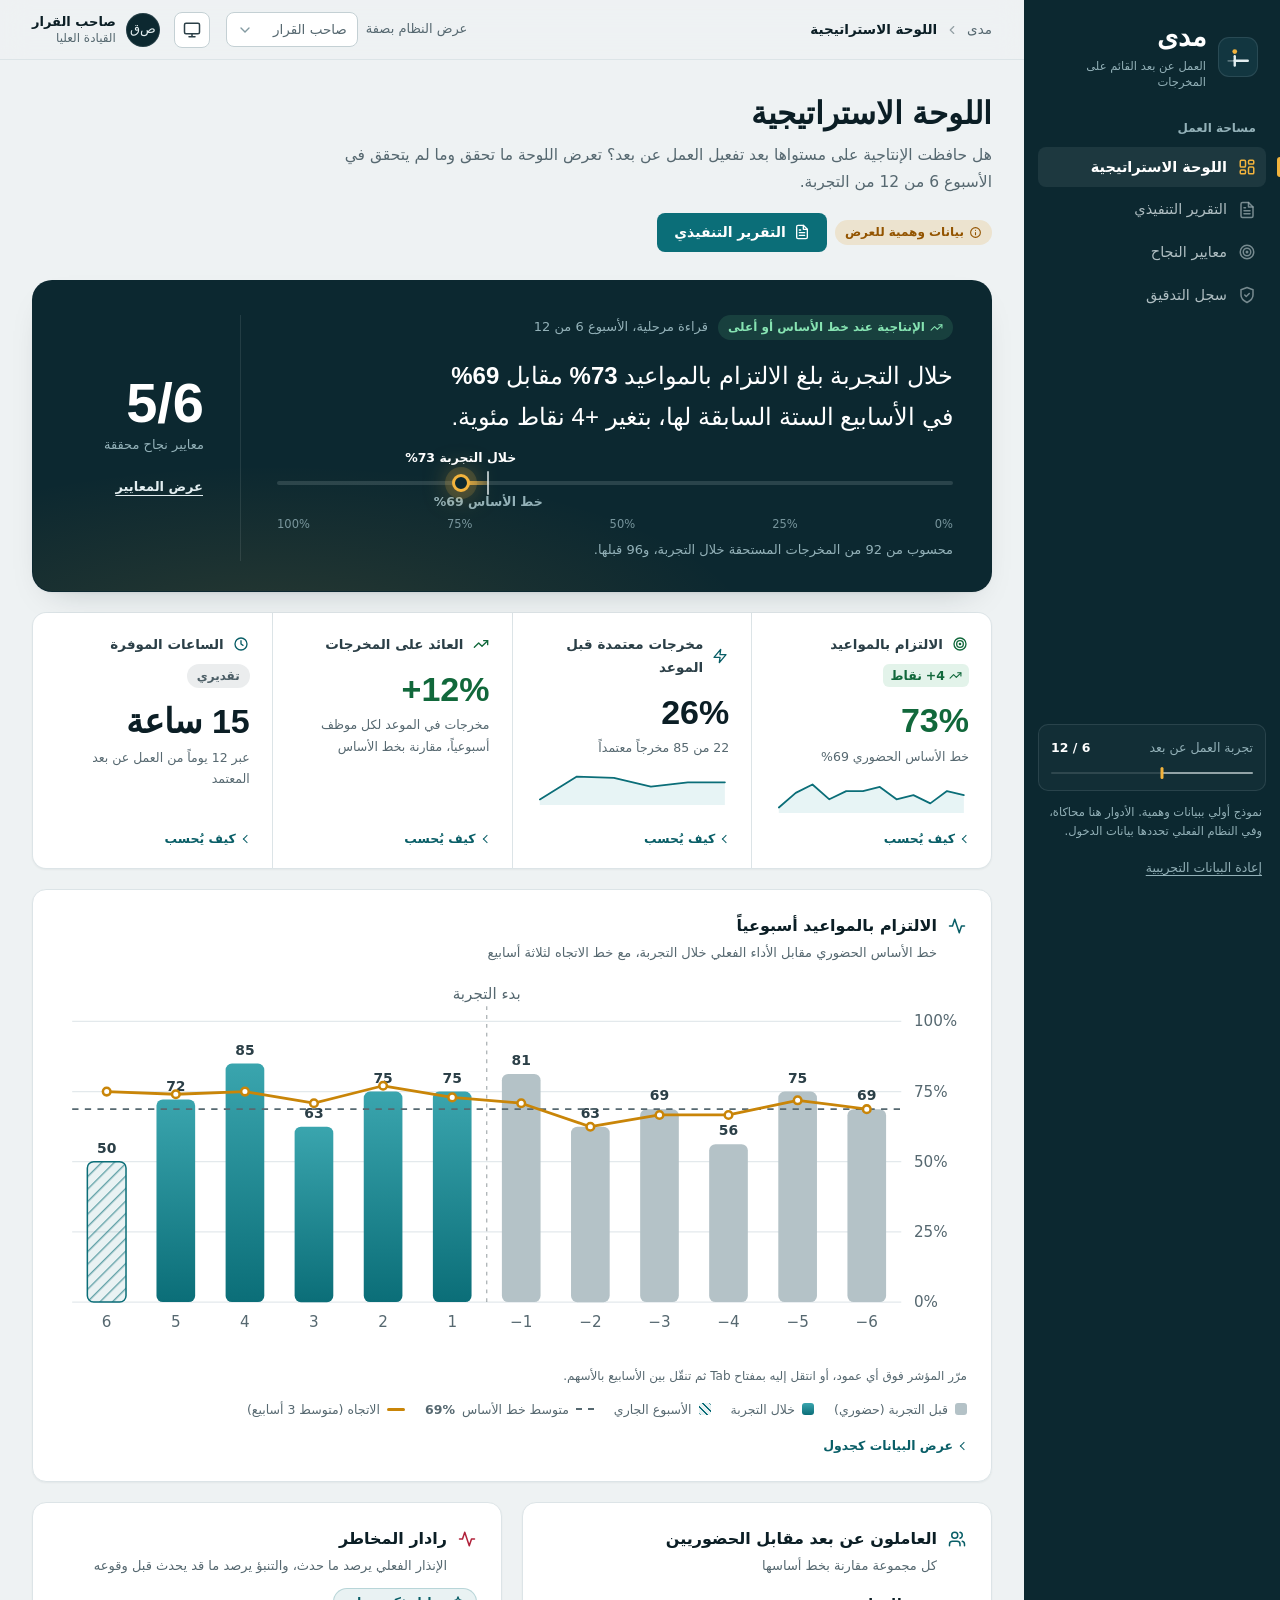
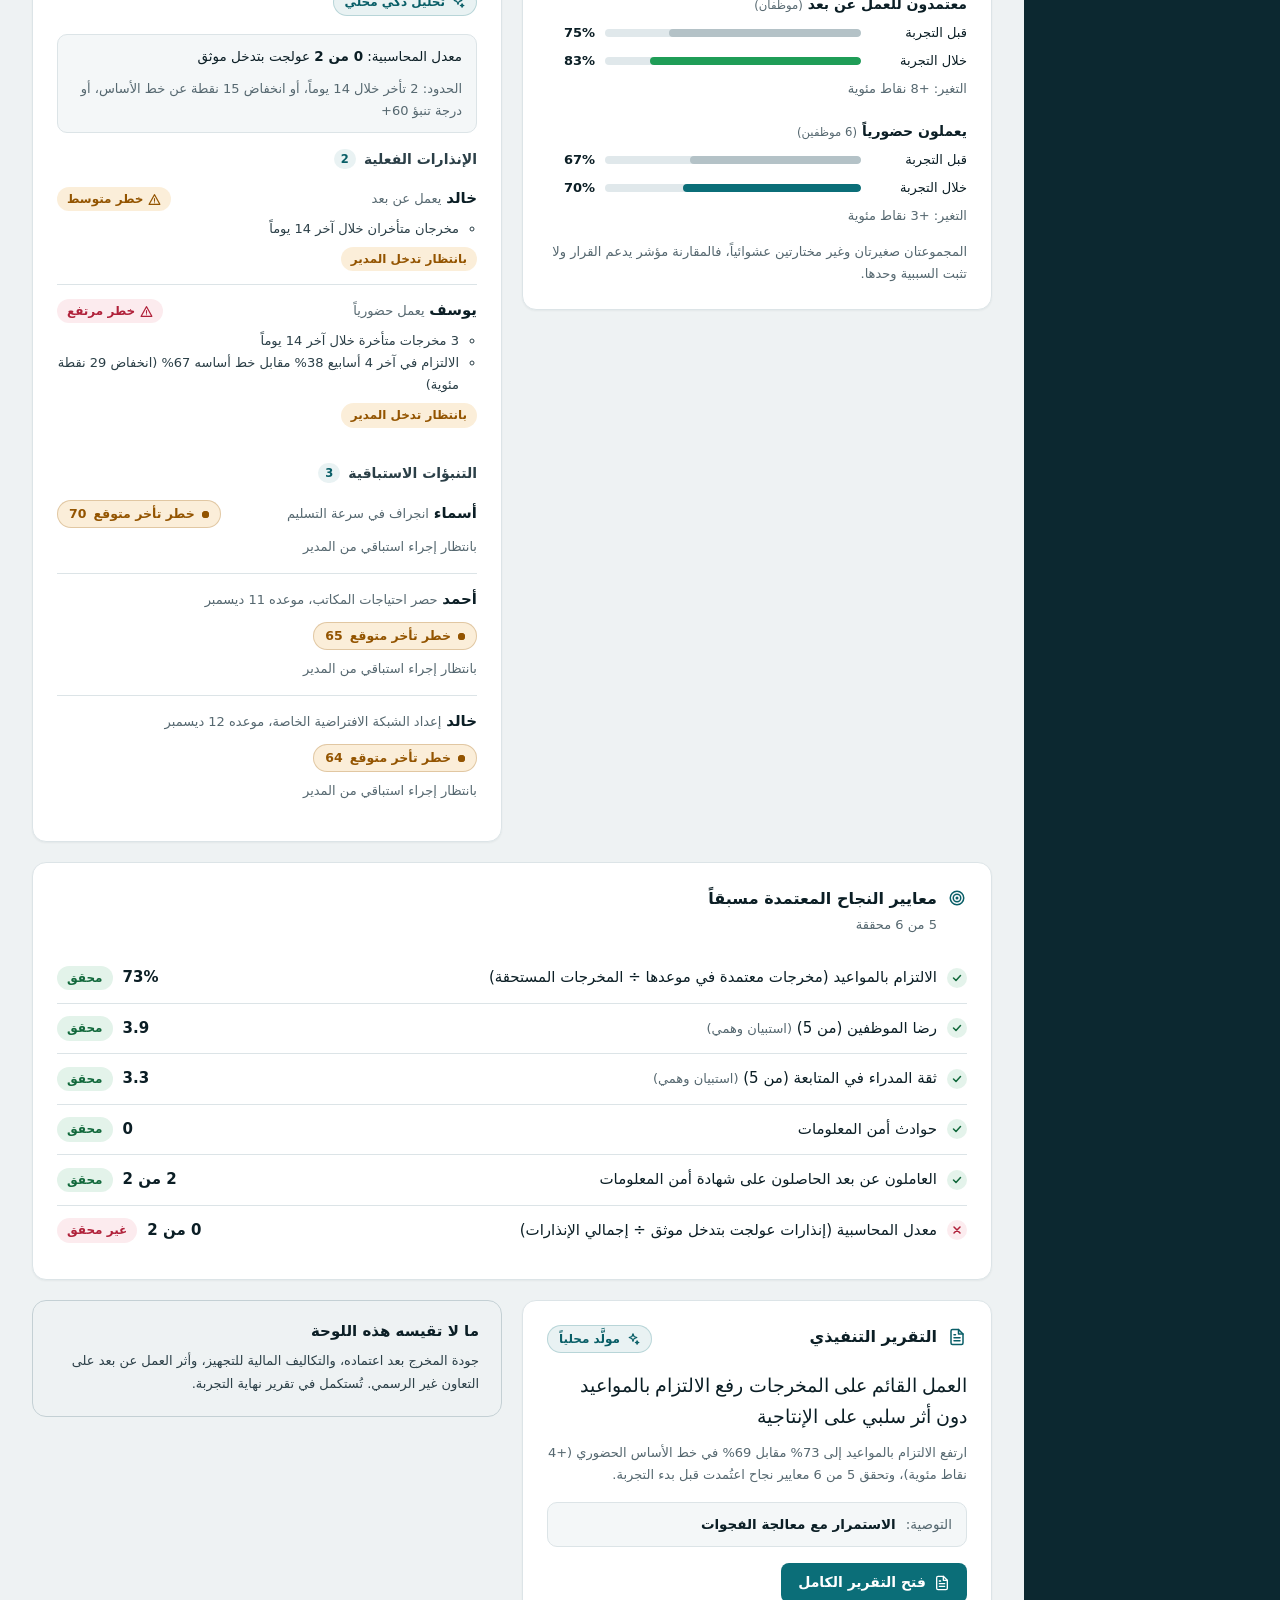
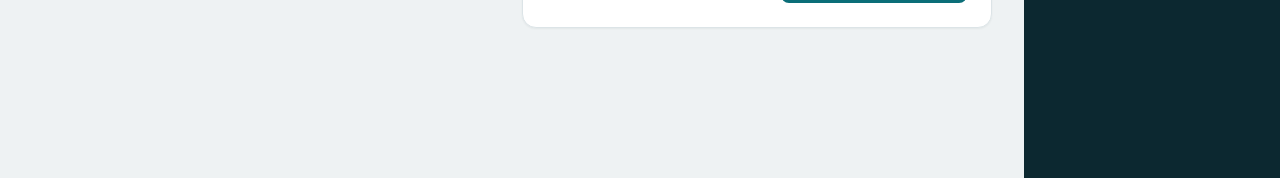
==== index.html @ 2e50038c "Redesign Mada with the horizon identity and harden the CSP - New design system: deep-petrol institut" ====
<!DOCTYPE html>
<html lang="ar" dir="rtl">
<head>
<meta charset="UTF-8">
<meta name="viewport" content="width=device-width, initial-scale=1, viewport-fit=cover">
<!-- سياسة أمان المحتوى: السكربت من الملفات المحلية فقط (لا سكربت مضمّن)، ولا اتصال بأي خادم خارجي.
     الاستثناء الوحيد خطوط Google Fonts. عند النشر داخل المؤسسة: تُستضاف ملفات الخطين على الخادم الداخلي،
     ويُحذف النطاقان الخارجيان من هذه السياسة ومن وسوم link أدناه. -->
<meta http-equiv="Content-Security-Policy" content="default-src 'none'; script-src 'self'; style-src 'self' 'unsafe-inline' https://fonts.googleapis.com; img-src 'self' data:; font-src 'self' data: https://fonts.gstatic.com; connect-src 'self'; base-uri 'none'; form-action 'none'; object-src 'none'">
<meta name="referrer" content="no-referrer">
<meta name="color-scheme" content="light dark">
<meta name="theme-color" content="#0C2830">
<meta name="description" content="مدى: منصة لإدارة تجربة العمل عن بعد القائم على المخرجات، تقيس الإنتاجية بالمخرجات المعتمدة مقارنة بخط الأساس الحضوري.">
<title>مدى — منصة العمل عن بعد القائم على المخرجات</title>
<link rel="icon" type="image/svg+xml" href="assets/favicon.svg">
<link rel="preconnect" href="https://fonts.googleapis.com">
<link rel="preconnect" href="https://fonts.gstatic.com" crossorigin>
<link rel="stylesheet" href="https://fonts.googleapis.com/css2?family=Alexandria:wght@400;500;600;700&family=IBM+Plex+Sans+Arabic:wght@400;500;600;700&display=swap">
<link rel="stylesheet" href="assets/css/mada.css">
</head>
<body>
<a class="skip" href="#page">تخطَّ إلى المحتوى الرئيسي</a>

<div class="app">
  <aside class="side" aria-label="الشريط الجانبي">
    <div class="brand">
      <span class="logo" aria-hidden="true"><svg viewBox="0 0 24 24" fill="none" stroke-linecap="round"><path d="M3 15.5h18" stroke="currentColor" stroke-width="1.6" opacity=".35"/><path d="M9 15.5h12" stroke="currentColor" stroke-width="2.2"/><path d="M9 11.2v8.6" stroke="currentColor" stroke-width="2.2"/><circle class="logo-dot" cx="9" cy="7" r="2.2"/></svg></span>
      <p class="wordmark">مدى<small>العمل عن بعد القائم على المخرجات</small></p>
    </div>
    <div>
      <p class="nav-label" id="nav-label">مساحة العمل</p>
      <nav class="nav" id="nav" aria-labelledby="nav-label"></nav>
    </div>
    <div class="side-foot" id="side-foot"></div>
  </aside>

  <div class="workspace">
    <header class="topbar">
      <div class="crumbs" id="crumbs"></div>
      <div class="top-actions">
        <label class="role-switch"><span>عرض النظام بصفة</span>
          <select id="role" class="input input-sm" data-act="role">
            <option value="executive">صاحب القرار</option>
            <option value="manager">مدير مباشر</option>
            <option value="hr">الموارد البشرية</option>
            <option value="employee">موظف</option>
          </select>
        </label>
        <span id="ac-slot"></span>
        <button type="button" class="icon-btn" id="theme-btn" data-act="theme"></button>
        <div class="user-chip" id="user-chip"></div>
      </div>
    </header>
    <main class="main" id="page" tabindex="-1"></main>
  </div>
</div>

<nav class="dock" id="dock" aria-label="شريط مركز إجراءات المدير" hidden></nav>
<div class="tip" id="tip" role="tooltip"></div>
<dialog id="dlg" aria-labelledby="dlg-title"></dialog>
<div class="toasts" id="toasts" role="status" aria-live="polite"></div>
<noscript><p class="noscript">تحتاج منصة مدى إلى تفعيل JavaScript في المتصفح.</p></noscript>

<script src="assets/js/app.js"></script>
</body>
</html>
---- assets/css/mada.css ----
/* =====================================================================
   مدى — نظام التصميم
   ---------------------------------------------------------------------
   الفكرة: "خط الأفق". المنصة تقيس المسافة بين خط الأساس الحضوري وموقع
   الأداء الآن. لذلك:
   - إطار مؤسسي داكن بلون "البترول العميق" (الشريط الجانبي، لوحة الحكم، شريط
     الإجراءات) يمنح الثقة والرصانة.
   - مساحات عمل فاتحة هادئة بخطوط فاصلة رفيعة بدل الظلال.
   - لون واحد مميز هو "ذهب الأفق" ويعني دائماً شيئاً واحداً: موقعك الآن
     (مؤشر الأداء الحالي، الصفحة الحالية، الأسبوع الجاري، آخر 4 أسابيع).
   الخطوط: Alexandria للعناوين والأرقام الكبيرة، وIBM Plex Sans Arabic للنص.
   ===================================================================== */

:root{
  --font-body:"IBM Plex Sans Arabic","Segoe UI","SF Arabic","Geeza Pro","Noto Sans Arabic",Tahoma,"DejaVu Sans",Arial,sans-serif;
  --font-display:"Alexandria","IBM Plex Sans Arabic","Segoe UI","SF Arabic","Noto Kufi Arabic",Tahoma,Arial,sans-serif;
  --r-xs:6px;--r-sm:10px;--r:14px;--r-lg:20px;
  --ease:cubic-bezier(.2,.7,.2,1);--dur:.18s;
  --side-w:256px;

  /* الإطار المؤسسي: ثابت في المظهرين */
  --rail:#0C2830;--rail-2:#123640;--rail-ink:#E3EEF0;--rail-muted:#93B1B8;--rail-line:rgba(227,238,240,.11);
  --hero-bg:#0C2830;
  --now-bright:#F2B33D;

  /* المظهر الفاتح */
  --bg:#EEF2F3;
  --surface:#FFFFFF;--surface-solid:#FFFFFF;--surface-2:#F4F7F8;--surface-3:#E7EDEF;
  --chrome:rgba(238,242,243,.86);--pop:#FFFFFF;
  --ink:#0B1E25;--ink-2:#2B3F47;--muted:#566870;
  --line:#DCE4E7;--line-2:#C4D0D4;--track:#E0E8EB;
  --shadow-1:0 1px 2px rgba(11,30,37,.05);
  --shadow-2:0 1px 2px rgba(11,30,37,.05),0 14px 34px -20px rgba(11,30,37,.28);
  --shadow-pop:0 24px 60px -22px rgba(6,22,28,.42),0 0 0 1px rgba(11,30,37,.06);
  --accent:#0B6E78;--accent-hover:#085860;--accent-text:#095E67;--accent-soft:rgba(11,110,120,.09);--on-accent:#FFFFFF;--focus:#0B6E78;
  --now:#C98508;
  --danger-bg:#B4233C;--on-danger:#FFFFFF;
  --remote:#11683B;--remote-bg:rgba(31,157,87,.12);--remote-solid:#1F9D57;
  --review:#935400;--review-bg:rgba(226,150,20,.16);--review-solid:#E0961A;
  --office:#B0213A;--office-bg:rgba(224,66,94,.10);--office-solid:#E0425E;
  --prereq:#4F3FB3;--prereq-bg:rgba(95,79,200,.10);--prereq-solid:#6E5FD6;
  --neutral:#4C5E66;--neutral-bg:rgba(76,94,102,.11);--neutral-solid:#7C8D94;
  --chart-base:#B4C2C7;--chart-p1:#3AA5AE;--chart-p2:#0B6E78;--chart-trend:#C98508;--chart-baseline:#566870;--chart-grid:#E3E9EC;
  color-scheme:light;
}
@media (prefers-color-scheme:dark){
  :root:not([data-theme="light"]){
    --rail:#06141A;--rail-2:#0C2028;--rail-line:rgba(227,238,240,.08);--hero-bg:#0E2B33;
    --bg:#08171C;
    --surface:#0D1F25;--surface-solid:#0D1F25;--surface-2:#11262D;--surface-3:#173139;
    --chrome:rgba(8,23,28,.84);--pop:#11262D;
    --ink:#E3EDEF;--ink-2:#B9CACF;--muted:#8AA3A9;
    --line:rgba(227,238,240,.08);--line-2:rgba(227,238,240,.16);--track:rgba(227,238,240,.10);
    --shadow-1:0 1px 2px rgba(0,0,0,.35);
    --shadow-2:0 1px 2px rgba(0,0,0,.4),0 18px 40px -20px rgba(0,0,0,.7);
    --shadow-pop:0 24px 60px -18px rgba(0,0,0,.8),0 0 0 1px rgba(227,238,240,.08);
    --accent:#3DB9C3;--accent-hover:#62CAD2;--accent-text:#72D2DA;--accent-soft:rgba(61,185,195,.12);--on-accent:#04191D;--focus:#72D2DA;
    --now:#F2B33D;
    --danger-bg:#F2647C;--on-danger:#1A0509;
    --remote:#62D598;--remote-bg:rgba(98,213,152,.12);--remote-solid:#46C383;
    --review:#F4B850;--review-bg:rgba(244,184,80,.12);--review-solid:#F0A830;
    --office:#FF8A9B;--office-bg:rgba(255,138,155,.12);--office-solid:#F2647C;
    --prereq:#B3A9FF;--prereq-bg:rgba(179,169,255,.13);--prereq-solid:#8F81F0;
    --neutral:#AABABF;--neutral-bg:rgba(170,186,191,.11);--neutral-solid:#84979D;
    --chart-base:#3B535B;--chart-p1:#5CC8D1;--chart-p2:#2A9AA4;--chart-trend:#F2B33D;--chart-baseline:#8AA3A9;--chart-grid:rgba(227,238,240,.07);
    color-scheme:dark;
  }
}
:root[data-theme="dark"]{
  --rail:#06141A;--rail-2:#0C2028;--rail-line:rgba(227,238,240,.08);--hero-bg:#0E2B33;
  --bg:#08171C;
  --surface:#0D1F25;--surface-solid:#0D1F25;--surface-2:#11262D;--surface-3:#173139;
  --chrome:rgba(8,23,28,.84);--pop:#11262D;
  --ink:#E3EDEF;--ink-2:#B9CACF;--muted:#8AA3A9;
  --line:rgba(227,238,240,.08);--line-2:rgba(227,238,240,.16);--track:rgba(227,238,240,.10);
  --shadow-1:0 1px 2px rgba(0,0,0,.35);
  --shadow-2:0 1px 2px rgba(0,0,0,.4),0 18px 40px -20px rgba(0,0,0,.7);
  --shadow-pop:0 24px 60px -18px rgba(0,0,0,.8),0 0 0 1px rgba(227,238,240,.08);
  --accent:#3DB9C3;--accent-hover:#62CAD2;--accent-text:#72D2DA;--accent-soft:rgba(61,185,195,.12);--on-accent:#04191D;--focus:#72D2DA;
  --now:#F2B33D;
  --danger-bg:#F2647C;--on-danger:#1A0509;
  --remote:#62D598;--remote-bg:rgba(98,213,152,.12);--remote-solid:#46C383;
  --review:#F4B850;--review-bg:rgba(244,184,80,.12);--review-solid:#F0A830;
  --office:#FF8A9B;--office-bg:rgba(255,138,155,.12);--office-solid:#F2647C;
  --prereq:#B3A9FF;--prereq-bg:rgba(179,169,255,.13);--prereq-solid:#8F81F0;
  --neutral:#AABABF;--neutral-bg:rgba(170,186,191,.11);--neutral-solid:#84979D;
  --chart-base:#3B535B;--chart-p1:#5CC8D1;--chart-p2:#2A9AA4;--chart-trend:#F2B33D;--chart-baseline:#8AA3A9;--chart-grid:rgba(227,238,240,.07);
  color-scheme:dark;
}

/* =====================================================================
   أساسيات
   ===================================================================== */
*,*::before,*::after{box-sizing:border-box;}
:root{padding-top:env(safe-area-inset-top,0px);padding-bottom:env(safe-area-inset-bottom,0px);}
html{scroll-padding-top:calc(env(safe-area-inset-top,0px) + 80px);-webkit-text-size-adjust:100%;}
html,body{min-height:100%;}
body{margin:0;background:var(--bg);color:var(--ink);font-family:var(--font-body);font-size:15px;line-height:1.7;
  -webkit-font-smoothing:antialiased;-moz-osx-font-smoothing:grayscale;text-rendering:optimizeLegibility;}
h1,h2,h3,h4,p,figure{margin:0;}
h1,h2,h3,h4{font-family:var(--font-body);font-weight:600;line-height:1.45;}
button,input,select,textarea{font:inherit;color:inherit;}
a{color:var(--accent-text);}
:focus-visible{outline:2px solid var(--focus);outline-offset:2px;border-radius:4px;}
::selection{background:color-mix(in srgb,var(--accent) 22%,transparent);}
.num{font-variant-numeric:tabular-nums;}
.sr-only{position:absolute;width:1px;height:1px;overflow:hidden;clip:rect(0 0 0 0);white-space:nowrap;}
.muted{color:var(--muted);} .small{font-size:13px;}
.c-remote{color:var(--remote);} .c-review{color:var(--review);} .c-office{color:var(--office);} .c-prereq{color:var(--prereq);} .c-neutral{color:var(--neutral);}
.skip{position:fixed;top:calc(8px + env(safe-area-inset-top,0px));inset-inline-start:8px;z-index:100;transform:translateY(-200%);
  background:var(--rail);color:var(--rail-ink);padding:8px 14px;border-radius:8px;text-decoration:none;font-weight:600;}
.skip:focus{transform:none;outline-color:var(--now-bright);}
.noscript{margin:40px auto;max-width:40ch;text-align:center;}

/* =====================================================================
   هيكل التطبيق
   ===================================================================== */
.app{display:grid;grid-template-columns:var(--side-w) minmax(0,1fr);min-height:100vh;min-height:100dvh;
  background:linear-gradient(to left,var(--rail) var(--side-w),transparent var(--side-w));}

/* الشريط الجانبي: الإطار المؤسسي الداكن */
.side{position:sticky;top:env(safe-area-inset-top,0px);height:calc(100dvh - env(safe-area-inset-top,0px) - env(safe-area-inset-bottom,0px));
  display:flex;flex-direction:column;gap:26px;padding:22px 14px 18px;overflow-y:auto;z-index:15;
  background:var(--rail);color:var(--rail-ink);scrollbar-width:thin;scrollbar-color:var(--rail-line) transparent;}
.side :focus-visible{outline-color:var(--now-bright);}
.brand{display:flex;align-items:center;gap:12px;padding:2px 8px;}
.logo{inline-size:40px;block-size:40px;border-radius:11px;display:grid;place-items:center;flex:none;color:var(--rail-ink);
  background:var(--rail-2);border:1px solid var(--rail-line);}
.logo svg{width:26px;height:26px;}
.logo-dot{fill:var(--now-bright);}
.wordmark{font-family:var(--font-display);font-size:27px;font-weight:600;line-height:1;color:#fff;letter-spacing:0;}
.wordmark small{display:block;font-family:var(--font-body);font-size:11.5px;font-weight:500;color:var(--rail-muted);margin-top:7px;line-height:1.4;}
.nav-label{font-size:12px;font-weight:600;color:var(--rail-muted);padding:0 10px;margin-bottom:8px;}
.nav{display:flex;flex-direction:column;gap:2px;}
.nav button{position:relative;appearance:none;border:0;background:none;display:flex;align-items:center;gap:11px;padding:8px 10px;border-radius:8px;
  color:rgba(227,238,240,.76);font-weight:500;font-size:14.5px;cursor:pointer;text-align:start;min-height:40px;
  transition:background var(--dur) var(--ease),color var(--dur);}
.nav button svg{width:18px;height:18px;flex:none;opacity:.65;transition:opacity var(--dur),color var(--dur);}
.nav button .nl{flex:1;}
.nav button:hover{background:rgba(227,238,240,.05);color:#fff;}
.nav button[aria-current="page"]{background:rgba(227,238,240,.08);color:#fff;font-weight:600;}
.nav button[aria-current="page"] svg{opacity:1;color:var(--now-bright);}
.nav button[aria-current="page"]::before{content:"";position:absolute;inset-inline-start:-14px;top:10px;bottom:10px;width:3px;border-start-end-radius:3px;border-end-end-radius:3px;background:var(--now-bright);}
.count{min-width:22px;height:20px;padding:0 7px;border-radius:999px;display:inline-grid;place-items:center;font-size:11.5px;font-weight:700;
  background:var(--accent-soft);color:var(--accent-text);font-variant-numeric:tabular-nums;}
.side .count{background:rgba(242,179,61,.16);color:var(--now-bright);}
.side-foot{margin-top:auto;display:grid;gap:12px;}
.mini-pilot{border:1px solid var(--rail-line);border-radius:var(--r-sm);padding:12px 12px 10px;background:rgba(227,238,240,.03);}
.mp-top{display:flex;justify-content:space-between;gap:8px;font-size:12.5px;color:var(--rail-muted);}
.mp-top b{color:#fff;font-weight:600;}
.side-note{font-size:11.5px;color:var(--rail-muted);line-height:1.65;padding:0 4px;}
.side-link{appearance:none;background:none;border:0;color:var(--rail-muted);text-decoration:underline;text-underline-offset:3px;cursor:pointer;padding:4px;font-size:12.5px;text-align:start;width:max-content;}
.side-link:hover{color:#fff;}

/* خط الأفق المصغّر: تقدّم التجربة. العلامة الذهبية = الأسبوع الجاري */
.hz-mini{position:relative;height:14px;margin-top:8px;}
.hz-mini::before{content:"";position:absolute;inset-inline:0;top:6px;height:2px;border-radius:2px;background:var(--track);}
.hz-mini span{position:absolute;inset-inline-start:0;top:6px;height:2px;border-radius:2px;background:var(--accent);}
.hz-mini i{position:absolute;top:1px;width:3px;height:12px;border-radius:2px;background:var(--now);transform:translateX(50%);}
.side .hz-mini::before{background:rgba(227,238,240,.13);}
.side .hz-mini span{background:rgba(227,238,240,.55);}
.side .hz-mini i{background:var(--now-bright);}

.workspace{min-width:0;display:flex;flex-direction:column;}
.topbar{position:sticky;top:env(safe-area-inset-top,0px);z-index:14;display:flex;align-items:center;gap:12px;padding:10px 32px;min-height:60px;
  background:var(--chrome);border-bottom:1px solid var(--line);-webkit-backdrop-filter:blur(14px) saturate(140%);backdrop-filter:blur(14px) saturate(140%);}
.crumbs{display:flex;align-items:center;gap:8px;font-size:13.5px;color:var(--muted);min-width:0;}
.crumbs b{color:var(--ink);font-weight:600;white-space:nowrap;overflow:hidden;text-overflow:ellipsis;}
.crumbs svg{width:14px;height:14px;opacity:.6;flex:none;}
.top-actions{margin-inline-start:auto;display:flex;align-items:center;gap:8px;}
.role-switch{display:flex;align-items:center;gap:8px;font-size:13px;color:var(--muted);white-space:nowrap;}
.icon-btn{inline-size:36px;block-size:36px;display:inline-grid;place-items:center;border-radius:8px;border:1px solid var(--line-2);background:var(--surface);color:var(--ink-2);cursor:pointer;flex:none;
  transition:background var(--dur),border-color var(--dur),transform .12s var(--ease);}
.icon-btn:hover{background:var(--surface-2);}
.icon-btn:active{transform:scale(.96);}
.icon-btn svg{width:18px;height:18px;}
.icon-btn.sm{inline-size:32px;block-size:32px;}
.ac-btn{display:inline-flex;align-items:center;gap:8px;height:36px;padding:0 12px;border-radius:8px;border:1px solid var(--line-2);background:var(--surface);cursor:pointer;font-weight:600;font-size:13.5px;color:var(--ink);
  transition:background var(--dur);}
.ac-btn:hover{background:var(--surface-2);}
.ac-btn svg{width:17px;height:17px;color:var(--accent-text);}
.user-chip{display:flex;align-items:center;gap:10px;padding-inline-start:6px;}
.avatar{inline-size:34px;block-size:34px;border-radius:50%;display:inline-grid;place-items:center;flex:none;font-family:var(--font-display);font-size:13px;font-weight:500;
  color:var(--rail-ink);background:var(--rail);box-shadow:inset 0 0 0 1px var(--rail-line);}
.who-txt{font-size:13px;line-height:1.35;font-weight:600;}
.who-txt small{display:block;color:var(--muted);font-size:12px;font-weight:400;}

.main{width:100%;max-width:1280px;margin-inline:auto;padding:34px 32px 150px;}
.main:focus{outline:none;}
.page-head{display:flex;justify-content:space-between;align-items:flex-end;gap:16px 24px;flex-wrap:wrap;margin-bottom:28px;}
.page-head h1{font-family:var(--font-display);font-size:31px;font-weight:600;line-height:1.3;letter-spacing:0;}
.page-head h1:focus{outline:none;}
.lede{color:var(--muted);margin-top:8px;max-width:70ch;font-size:15.5px;line-height:1.75;}
.head-actions{display:flex;gap:8px;flex-wrap:wrap;align-items:center;}

/* =====================================================================
   الألواح: سطح أبيض بإطار رفيع، دون ظلال زخرفية
   ===================================================================== */
.card,.kpi{position:relative;background:var(--surface);border:1px solid var(--line);border-radius:var(--r);box-shadow:var(--shadow-1);}
.card{padding:24px;}
.card-head{display:flex;justify-content:space-between;align-items:flex-start;gap:12px;flex-wrap:wrap;margin-bottom:18px;}
.card-head h2{font-size:16px;font-weight:600;display:flex;align-items:center;gap:10px;}
.card-head p{font-size:13px;color:var(--muted);margin-top:4px;max-width:70ch;line-height:1.65;}
.has-ic > p{padding-inline-start:30px;}
.ch-actions{display:flex;gap:8px;align-items:center;flex-wrap:wrap;}
.ic{inline-size:30px;block-size:30px;border-radius:8px;display:inline-grid;place-items:center;flex:none;background:var(--accent-soft);color:var(--accent-text);}
.ic svg{width:16px;height:16px;}
.ic.remote{background:var(--remote-bg);color:var(--remote);} .ic.review{background:var(--review-bg);color:var(--review);}
.ic.office{background:var(--office-bg);color:var(--office);} .ic.prereq{background:var(--prereq-bg);color:var(--prereq);}
.ic.neutral{background:var(--neutral-bg);color:var(--neutral);} .ic.teal{background:var(--accent-soft);color:var(--accent-text);}
/* أيقونة عنوان اللوح: علامة صغيرة بلا صندوق، يبقى لونها دالاً على نوعه */
.card-head h2 .ic{inline-size:20px;block-size:20px;background:none;border-radius:0;}
.card-head h2 .ic svg{width:18px;height:18px;}
.stack{display:grid;gap:20px;align-content:start;}
.grid-2{display:grid;grid-template-columns:minmax(0,1.55fr) minmax(0,1fr);gap:20px;align-items:start;}
.grid-even{display:grid;grid-template-columns:repeat(2,minmax(0,1fr));gap:20px;align-items:start;}
.sub-h{font-size:14px;font-weight:600;display:flex;align-items:center;gap:8px;margin:22px 0 4px;color:var(--ink-2);}
.sub-h:first-child{margin-top:0;}

/* أزرار وحقول */
.btn{appearance:none;display:inline-flex;align-items:center;justify-content:center;gap:8px;border:1px solid transparent;border-radius:8px;padding:7px 16px;min-height:38px;
  font-weight:600;font-size:14px;cursor:pointer;white-space:nowrap;text-decoration:none;
  transition:background var(--dur),border-color var(--dur),color var(--dur),transform .12s var(--ease);}
.btn svg{width:16px;height:16px;flex:none;}
.btn:active{transform:scale(.98);}
.btn-sm{min-height:32px;padding:4px 12px;font-size:13px;border-radius:7px;}
.btn-primary{background:var(--accent);color:var(--on-accent);}
.btn-primary:hover{background:var(--accent-hover);}
.btn-primary .count{background:rgba(0,0,0,.14);color:inherit;}
.btn-ghost{background:var(--surface);border-color:var(--line-2);color:var(--ink);}
.btn-ghost:hover{background:var(--surface-2);border-color:color-mix(in srgb,var(--ink) 25%,var(--line-2));}
.btn-danger{background:var(--danger-bg);color:var(--on-danger);}
.btn-danger:hover{background:color-mix(in srgb,var(--danger-bg) 88%,#000);}
.btn-quiet{background:transparent;color:var(--accent-text);padding-inline:10px;}
.btn-quiet:hover{background:var(--accent-soft);}
.btn:disabled{opacity:.45;cursor:not-allowed;transform:none;}
.field{display:flex;flex-direction:column;gap:6px;}
.field > label,.fs legend{font-size:12.5px;font-weight:600;color:var(--muted);}
.field-row{display:flex;justify-content:space-between;align-items:baseline;gap:10px;}
.field-row label{font-size:13.5px;font-weight:600;color:var(--ink-2);}
.input{width:100%;min-height:38px;padding:7px 12px;border:1px solid var(--line-2);border-radius:8px;background:var(--surface-solid);
  transition:border-color var(--dur),box-shadow var(--dur);}
.input:hover{border-color:color-mix(in srgb,var(--ink) 30%,var(--line-2));}
.input:focus{outline:none;border-color:var(--accent);box-shadow:0 0 0 3px color-mix(in srgb,var(--accent) 22%,transparent);}
.input-sm{min-height:34px;padding:5px 10px;font-size:13.5px;}
select.input{appearance:none;-webkit-appearance:none;padding-inline-end:34px;cursor:pointer;
  background-image:url("data:image/svg+xml,%3Csvg xmlns='http://www.w3.org/2000/svg' viewBox='0 0 24 24' fill='none' stroke='%23839AA1' stroke-width='2' stroke-linecap='round'%3E%3Cpath d='m6 9 6 6 6-6'/%3E%3C/svg%3E");
  background-repeat:no-repeat;background-size:16px;background-position:left 10px center;}
textarea.input{resize:vertical;min-height:96px;line-height:1.65;}
.error{color:var(--office);font-size:13px;min-height:1em;margin-top:6px;font-weight:500;}
.check{display:flex;align-items:flex-start;gap:10px;font-size:14px;cursor:pointer;}
.check input{inline-size:18px;block-size:18px;margin-top:4px;accent-color:var(--accent);flex:none;}
.fs{border:0;padding:0;margin:0;min-width:0;}
.fs legend{padding:0;margin-bottom:8px;}
.hint{font-size:12.5px;color:var(--muted);margin-top:6px;}

/* شارات */
.badge{display:inline-flex;align-items:center;gap:6px;padding:3px 11px;border-radius:999px;font-size:12.5px;font-weight:600;white-space:nowrap;border:1px solid transparent;}
.badge svg{width:14px;height:14px;flex:none;}
.b-remote{background:var(--remote-bg);color:var(--remote);border-color:color-mix(in srgb,var(--remote) 24%,transparent);}
.b-review{background:var(--review-bg);color:var(--review);border-color:color-mix(in srgb,var(--review) 24%,transparent);}
.b-office{background:var(--office-bg);color:var(--office);border-color:color-mix(in srgb,var(--office) 24%,transparent);}
.b-prereq{background:var(--prereq-bg);color:var(--prereq);border-color:color-mix(in srgb,var(--prereq) 24%,transparent);}
.b-neutral{background:var(--neutral-bg);color:var(--neutral);border-color:color-mix(in srgb,var(--neutral) 24%,transparent);}
.pill{display:inline-flex;align-items:center;gap:5px;font-size:12px;font-weight:600;padding:2px 10px;border-radius:999px;white-space:nowrap;}
.pill svg{width:13px;height:13px;}
.pill-review{background:var(--review-bg);color:var(--review);} .pill-ok{background:var(--remote-bg);color:var(--remote);}
.pill-no{background:var(--office-bg);color:var(--office);} .pill-info{background:var(--accent-soft);color:var(--accent-text);}
.pill-neutral{background:var(--neutral-bg);color:var(--neutral);}
.delta{display:inline-flex;align-items:center;gap:4px;min-width:40px;justify-content:center;font-weight:700;border-radius:6px;padding:1px 7px;font-size:12.5px;font-variant-numeric:tabular-nums;}
.delta svg{width:13px;height:13px;}
.pos{color:var(--remote);background:var(--remote-bg);} .neg{color:var(--office);background:var(--office-bg);} .zero{color:var(--muted);background:var(--surface-3);}
.lvl{display:inline-flex;align-items:center;gap:5px;font-size:12px;font-weight:700;padding:2px 10px;border-radius:999px;}
.lvl svg{width:13px;height:13px;}
.lvl.high{background:var(--office-bg);color:var(--office);} .lvl.medium{background:var(--review-bg);color:var(--review);}
.kind-tag{font-size:12px;font-weight:600;color:var(--muted);padding:1px 8px;border-radius:6px;background:var(--surface-3);}
.ai-tag{display:inline-flex;align-items:center;gap:6px;height:28px;padding:0 11px;border-radius:999px;font-size:12px;font-weight:600;cursor:help;
  color:var(--accent-text);background:var(--accent-soft);border:1px solid color-mix(in srgb,var(--accent) 22%,transparent);}
.ai-tag svg{width:14px;height:14px;}

/* مسطرة الرصيد */
.gauge{display:flex;align-items:center;gap:16px;}
.gauge-track{position:relative;flex:1;height:8px;border-radius:999px;background:var(--track);}
.gauge-track.labeled{margin-bottom:20px;}
.gauge-fill{position:absolute;inset-block:0;inset-inline-start:0;border-radius:inherit;transition:inline-size .6s var(--ease);}
.f-remote{background:var(--remote-solid);} .f-review{background:var(--review-solid);}
.f-office{background:var(--office-solid);} .f-prereq{background:var(--prereq-solid);} .f-neutral{background:var(--neutral-solid);}
.tick{position:absolute;top:-6px;width:2px;height:20px;border-radius:2px;background:var(--ink);opacity:.8;transform:translateX(50%);}
.tick.min{opacity:.35;}
.tick-l{position:absolute;top:18px;font-size:11.5px;font-weight:600;color:var(--muted);transform:translateX(50%);font-variant-numeric:tabular-nums;}
.pts{min-width:72px;text-align:end;font-family:var(--font-display);font-weight:600;font-size:22px;line-height:1;}
.pts small{font-family:var(--font-body);font-size:12px;font-weight:500;color:var(--muted);}
.gauge.lg .gauge-track{height:12px;} .gauge.lg .tick{top:-7px;height:26px;} .gauge.lg .pts{font-size:40px;min-width:110px;}
.gauge-legend{display:flex;justify-content:space-between;font-size:12.5px;color:var(--muted);gap:8px;flex-wrap:wrap;}

/* =====================================================================
   لوحة الحكم (البطل) وخط الأفق — العنصر المميّز الوحيد في الهوية
   ===================================================================== */
.hero{display:grid;grid-template-columns:minmax(0,1fr) auto;gap:36px;align-items:stretch;padding:34px 38px 30px;border-radius:var(--r-lg);overflow:hidden;
  background:var(--hero-bg);border-color:transparent;color:var(--rail-ink);box-shadow:var(--shadow-2);}
.hero :focus-visible{outline-color:var(--now-bright);}
.hero > .hero-glow{position:absolute;inset:0;pointer-events:none;
  background:radial-gradient(700px 260px at 25% 118%,rgba(242,179,61,.13),transparent 70%);}
.hero.down > .hero-glow{background:radial-gradient(700px 260px at 25% 118%,rgba(255,122,143,.14),transparent 70%);}
.hero > *{position:relative;}
.hero-meta{display:flex;gap:10px;align-items:center;flex-wrap:wrap;margin-bottom:16px;}
.hero .small.muted,.hero .muted{color:var(--rail-muted);}
.hero .pill-ok{background:rgba(98,213,152,.14);color:#86E3B2;}
.hero .pill-no{background:rgba(255,138,155,.15);color:#FFA3B0;}
.hero h2.lead{font-family:var(--font-display);font-size:24px;font-weight:500;line-height:1.7;max-width:40ch;color:#fff;}
.hero h2.lead .num{font-weight:700;}
.hero .note{font-size:13px;color:var(--rail-muted);margin-top:4px;}
.hero-side{display:flex;flex-direction:column;justify-content:center;gap:2px;min-width:170px;padding-inline-start:36px;border-inline-start:1px solid var(--rail-line);}
.hero-side b{font-family:var(--font-display);font-size:56px;font-weight:600;line-height:1.05;color:#fff;}
.hero-side span{font-size:13px;color:var(--rail-muted);}
.hero-side .btn-quiet{margin-top:12px;align-self:flex-start;color:var(--rail-ink);text-decoration:underline;text-underline-offset:4px;padding-inline:0;}
.hero-side .btn-quiet:hover{background:none;color:#fff;}

.horizon{margin-top:24px;}
.hz-track{position:relative;height:4px;border-radius:999px;background:rgba(227,238,240,.14);margin-block:44px 30px;}
.hz-seg{position:absolute;top:0;bottom:0;border-radius:999px;}
.hz-seg.up{background:linear-gradient(to left,rgba(242,179,61,.25),var(--now-bright));transform-origin:right;}
.hz-seg.down{background:linear-gradient(to right,rgba(255,138,155,.25),#FF8A9B);transform-origin:left;}
.hz-mark{position:absolute;top:50%;transform:translate(50%,-50%);}
.hz-mark i{display:block;border-radius:50%;}
.hz-mark.base i{width:2px;height:24px;border-radius:2px;background:rgba(227,238,240,.75);}
.hz-mark.cur i{width:18px;height:18px;background:var(--hero-bg);border:3px solid var(--now-bright);
  box-shadow:0 0 0 7px rgba(242,179,61,.16),0 0 26px 2px rgba(242,179,61,.55);}
.hero.down .hz-mark.cur i{border-color:#FF8A9B;box-shadow:0 0 0 7px rgba(255,138,155,.16),0 0 26px 2px rgba(255,138,155,.45);}
.hz-mark b{position:absolute;inset-inline-start:50%;transform:translateX(50%);white-space:nowrap;font-size:12.5px;font-weight:600;font-variant-numeric:tabular-nums;}
.hz-mark.base b{top:20px;color:var(--rail-muted);}
.hz-mark.cur b{bottom:24px;color:#fff;}
.hz-scale{display:flex;justify-content:space-between;font-size:11.5px;color:var(--rail-muted);font-variant-numeric:tabular-nums;opacity:.8;}

/* المؤشرات: شريط واحد متصل بفواصل رفيعة */
.kpis{display:grid;grid-template-columns:repeat(4,minmax(0,1fr));gap:1px;background:var(--line);border:1px solid var(--line);border-radius:var(--r);overflow:hidden;box-shadow:var(--shadow-1);}
.kpi{padding:20px 22px 18px;display:flex;flex-direction:column;gap:4px;border:0;border-radius:0;box-shadow:none;}
.k-top{display:flex;align-items:center;justify-content:space-between;gap:8px;flex-wrap:wrap;}
.k-label{font-size:13.5px;font-weight:600;color:var(--ink-2);display:flex;align-items:center;gap:8px;}
.kpi .k-label .ic{inline-size:18px;block-size:18px;background:none;border-radius:0;}
.kpi .k-label .ic svg{width:16px;height:16px;}
.k-value{font-family:var(--font-display);font-size:34px;font-weight:600;line-height:1.25;margin-top:8px;}
.k-ctx{font-size:12.5px;color:var(--muted);}
.spark{display:block;width:100%;height:34px;margin-top:8px;}
.spark .sl{fill:none;stroke:var(--chart-p2);stroke-width:1.8;stroke-linejoin:round;stroke-linecap:round;vector-effect:non-scaling-stroke;}
.spark .sa{fill:var(--chart-p1);opacity:.12;}
.kpi details{margin-top:auto;padding-top:8px;}
details summary{cursor:pointer;font-size:12.5px;color:var(--accent-text);font-weight:600;width:max-content;list-style:none;display:inline-flex;align-items:center;gap:8px;}
details summary::-webkit-details-marker{display:none;}
details summary::before{content:"";width:6px;height:6px;border-right:1.6px solid currentColor;border-bottom:1.6px solid currentColor;transform:rotate(135deg);transition:transform .2s var(--ease);}
details[open] summary::before{transform:rotate(45deg);}
details p.how{font-size:12.5px;color:var(--muted);margin-top:6px;line-height:1.7;}

.tiles,.stat-strip{display:grid;gap:1px;background:var(--line);border:1px solid var(--line);border-radius:var(--r);overflow:hidden;box-shadow:var(--shadow-1);}
.tiles{grid-template-columns:repeat(3,minmax(0,1fr));}
.stat-strip{grid-template-columns:repeat(4,minmax(0,1fr));margin-bottom:20px;}
.tile{display:grid;grid-template-columns:auto 1fr;grid-template-rows:auto auto;column-gap:12px;align-items:center;padding:16px 18px;background:var(--surface);}
.tile .ic{grid-row:1/3;}
.tile b{font-family:var(--font-display);font-size:24px;font-weight:600;line-height:1.2;}
.tile span:last-child{font-size:12.5px;color:var(--muted);line-height:1.5;}
.hero-row{display:grid;grid-template-columns:minmax(0,1fr) minmax(0,1.45fr);gap:20px;align-items:stretch;}
.pilot-card{display:flex;flex-direction:column;justify-content:center;}
.pilot-card h2{font-family:var(--font-display);font-size:19px;font-weight:500;}

/* =====================================================================
   المخططات
   ===================================================================== */
.chart-wrap{position:relative;}
.chart{width:100%;height:auto;display:block;overflow:visible;}
.chart .grid{stroke:var(--chart-grid);stroke-width:1;}
.chart .axis{fill:var(--muted);font-size:12px;font-family:var(--font-body);}
.chart .val{fill:var(--ink-2);font-size:11px;font-weight:600;font-family:var(--font-body);transition:opacity .2s;}
.chart .bar{transition:opacity .2s var(--ease);}
.chart .bar.b{fill:var(--chart-base);} .chart .bar.p{fill:url(#g-pilot);}
.chart .bar.c{fill:url(#p-hatch);stroke:var(--chart-p2);stroke-width:1.2;} .chart .bar.empty{fill:var(--track);}
.stop-a{stop-color:var(--chart-p1);} .stop-b{stop-color:var(--chart-p2);}
.hatch-bg{fill:var(--accent-soft);} .hatch-line{stroke:var(--chart-p2);stroke-width:2.2;opacity:.6;}
.chart .hit{fill:transparent;transition:fill .2s;}
.chart .wk{cursor:pointer;outline:none;}
.chart .wk:hover .hit,.chart .wk.is-active .hit{fill:var(--surface-2);}
.chart .wk:focus-visible .hit{stroke:var(--focus);stroke-width:2;}
.chart.has-active .wk:not(.is-active) .bar{opacity:.3;}
.chart.has-active .wk:not(.is-active) .val{opacity:.3;}
.chart .baseline{stroke:var(--chart-baseline);stroke-width:1.5;stroke-dasharray:5 5;}
.chart .trend{fill:none;stroke:var(--chart-trend);stroke-width:2.2;stroke-linecap:round;stroke-linejoin:round;}
.chart .trend-dot{fill:var(--surface-solid);stroke:var(--chart-trend);stroke-width:2;}
.chart .divider{stroke:var(--ink);stroke-width:1;stroke-dasharray:3 4;opacity:.35;}
.chart .divider-t{fill:var(--muted);font-size:12px;font-family:var(--font-body);}
.chart .baseline,.chart .trend,.chart .trend-dot,.chart .divider,.chart .divider-t{pointer-events:none;}
.legend{display:flex;flex-wrap:wrap;gap:8px 20px;font-size:12.5px;color:var(--muted);margin-top:12px;}
.legend span{display:inline-flex;align-items:center;gap:7px;}
.sw{width:12px;height:12px;border-radius:3px;display:inline-block;flex:none;}
.sw.b{background:var(--chart-base);} .sw.p{background:linear-gradient(var(--chart-p1),var(--chart-p2));}
.sw.c{background:repeating-linear-gradient(45deg,var(--chart-p2) 0 2px,var(--accent-soft) 2px 5px);}
.sw.l{height:0;width:18px;border-top:2px dashed var(--chart-baseline);border-radius:0;} .sw.t{height:3px;width:18px;border-radius:2px;background:var(--chart-trend);}
.chart-hint{font-size:12px;color:var(--muted);margin-top:6px;}

.compare{display:grid;gap:20px;}
.cmp-row h3{font-size:14px;font-weight:600;margin-bottom:8px;}
.cmp-row h3 small{font-family:var(--font-body);font-weight:400;color:var(--muted);}
.cmp-bar{display:grid;grid-template-columns:96px 1fr 48px;gap:10px;align-items:center;font-size:13px;margin-top:6px;}
.cmp-track{height:8px;background:var(--track);border-radius:999px;position:relative;overflow:hidden;cursor:default;}
.cmp-track span{position:absolute;inset-block:0;inset-inline-start:0;border-radius:999px;transition:inline-size .6s var(--ease);}
.cmp-track .b{background:var(--chart-base);} .cmp-track .p{background:var(--remote-solid);}
.cmp-track .p.onsite{background:var(--chart-p2);}

/* =====================================================================
   بوابات وقوائم
   ===================================================================== */
.gates{list-style:none;margin:0;padding:0;display:grid;grid-template-columns:repeat(3,minmax(0,1fr));gap:8px;}
.gate{border:1px solid var(--line);border-radius:var(--r-sm);padding:10px 12px;background:var(--surface-2);}
.gate-top{display:flex;align-items:center;gap:8px;font-weight:600;font-size:14px;}
.gate small{display:block;color:var(--muted);font-size:12.5px;margin-top:2px;line-height:1.5;}
.st{width:20px;height:20px;border-radius:50%;display:inline-grid;place-items:center;flex:none;}
.st svg{width:12px;height:12px;}
.ok .st,.st.ok{background:var(--remote-bg);color:var(--remote);}
.no .st,.st.no{background:var(--office-bg);color:var(--office);}
.mid .st,.st.mid{background:var(--review-bg);color:var(--review);}
.gates.compact .gate{padding:7px 10px;} .gates.compact .gate-top{font-size:13px;} .gates.compact small{font-size:12px;}
.checklist{list-style:none;margin:0;padding:0;}
.checklist li{display:flex;align-items:center;gap:10px;padding:12px 0;border-bottom:1px solid var(--line);flex-wrap:wrap;}
.checklist li:last-child{border-bottom:0;}
.checklist .grow{flex:1;min-width:160px;}
.acc-line{display:flex;justify-content:space-between;align-items:center;gap:10px;flex-wrap:wrap;background:var(--surface-2);border:1px solid var(--line);border-radius:var(--r-sm);padding:10px 14px;font-size:13.5px;}
.warn-list{list-style:none;margin:0;padding:0;}
.warn{padding:13px 0;border-bottom:1px solid var(--line);display:grid;gap:6px;}
.warn:last-child{border-bottom:0;}
.warn-top{display:flex;justify-content:space-between;align-items:center;gap:10px;flex-wrap:wrap;}
.warn-top b{font-weight:600;}
.reasons{margin:0;padding-inline-start:18px;font-size:13px;color:var(--ink-2);}
.handled{display:inline-flex;align-items:center;gap:6px;font-size:12.5px;color:var(--remote);font-weight:600;}
.handled svg{width:14px;height:14px;}
.actions{display:flex;gap:8px;flex-wrap:wrap;align-items:center;}
.empty{padding:14px 0;color:var(--muted);font-size:14px;display:flex;align-items:center;gap:8px;}
.empty svg{width:16px;height:16px;color:var(--remote);flex:none;}
.decision{display:flex;justify-content:space-between;align-items:center;gap:10px;flex-wrap:wrap;font-size:13.5px;background:var(--surface-2);border:1px solid var(--line);border-radius:var(--r-sm);padding:10px 14px;}
.reason{font-size:13.5px;color:var(--ink-2);}
.ledger{list-style:none;margin:8px 0 0;padding:10px 14px;background:var(--surface-2);border:1px solid var(--line);border-radius:var(--r-sm);font-size:13px;}
.ledger li{display:flex;justify-content:space-between;gap:12px;padding-block:5px;}
.ledger li + li{border-top:1px dashed var(--line);}
.board{list-style:none;margin:0;padding:0;counter-reset:rank;}
.board li{display:grid;grid-template-columns:28px 1fr auto;align-items:center;gap:10px;padding-block:10px;border-bottom:1px solid var(--line);}
.board li:last-child{border-bottom:0;}
.board li::before{counter-increment:rank;content:counter(rank);font-family:var(--font-display);font-weight:600;color:var(--muted);text-align:center;}
.board small{display:block;color:var(--muted);font-size:12px;}
.preview{list-style:none;margin:0;padding:0;}
.preview li{display:flex;align-items:center;gap:12px;padding:11px 0;border-bottom:1px solid var(--line);}
.preview li:last-child{border-bottom:0;}
.pv-main{flex:1;min-width:0;display:grid;}
.pv-main b{font-weight:600;font-size:14px;}

/* الفريق */
.team-grid{display:grid;grid-template-columns:repeat(2,minmax(0,1fr));gap:20px;align-items:start;}
.member{display:grid;gap:16px;}
.member-head{display:flex;justify-content:space-between;align-items:flex-start;gap:12px;flex-wrap:wrap;}
.who-blk{display:flex;align-items:center;gap:12px;}
.who-blk .avatar{inline-size:44px;block-size:44px;font-size:15px;}
.m-name{font-family:var(--font-display);font-size:18px;font-weight:500;}
.chips-row{display:flex;gap:6px;flex-wrap:wrap;align-items:center;}

/* الجداول */
.filters{display:flex;gap:12px;flex-wrap:wrap;margin-bottom:16px;}
.filters .field{min-width:180px;}
.table-wrap{overflow-x:auto;}
table{width:100%;border-collapse:collapse;font-size:14px;}
th{font-size:12.5px;font-weight:600;color:var(--muted);text-align:start;padding:10px 12px;white-space:nowrap;border-bottom:1px solid var(--line-2);}
td{padding:14px 12px;border-bottom:1px solid var(--line);vertical-align:middle;}
tbody tr{transition:background var(--dur);}
tbody tr:hover{background:var(--surface-2);}
tbody tr:last-child td{border-bottom:0;}
td .sub{display:block;font-size:12.5px;color:var(--muted);}
.note-late{display:block;font-size:12px;color:var(--office);margin-top:4px;}
.prog{display:flex;align-items:center;gap:8px;min-width:130px;}
.prog-bar{flex:1;height:6px;border-radius:999px;background:var(--track);overflow:hidden;}
.prog-bar span{display:block;height:100%;border-radius:inherit;}
.p-done{background:var(--remote-solid);} .p-open{background:var(--accent);} .p-late{background:var(--office-solid);}
.prog b{font-size:12px;font-weight:600;min-width:34px;text-align:end;}
.add-task{display:grid;grid-template-columns:1.1fr 1.6fr 1.6fr 1fr auto;gap:12px;align-items:end;}
.data-table{margin-top:10px;font-size:13px;}

/* سرعة الإنجاز: مخطط الدمبل. النقطة الذهبية = آخر 4 أسابيع */
.vel{list-style:none;margin:0;padding:0;}
.vel li{display:grid;grid-template-columns:160px minmax(0,1fr) 210px;gap:20px;align-items:center;padding:15px 0;border-bottom:1px solid var(--line);}
.vel li:last-child{border-bottom:0;}
.vel.compact li{grid-template-columns:1fr;gap:8px;}
.who-c b{display:block;font-weight:600;font-size:14px;}
.who-c small{color:var(--muted);font-size:12px;}
.db{position:relative;height:30px;}
.db-axis{position:absolute;top:14px;inset-inline:0;height:2px;border-radius:2px;background:var(--track);}
.db-tick{position:absolute;top:11px;width:1px;height:8px;background:var(--line-2);}
.db-tick.zero{top:3px;height:24px;width:2px;background:var(--ink);opacity:.4;}
.db-link{position:absolute;top:12px;height:6px;border-radius:6px;cursor:help;transition:filter .2s,height .2s,top .2s;}
.db-link.up{background:var(--remote-solid);color:var(--remote-solid);} .db-link.down{background:var(--office-solid);color:var(--office-solid);}
.db-link:hover,.db-link.is-active{top:11px;height:8px;filter:drop-shadow(0 0 5px currentColor);}
.db-dot{position:absolute;top:7px;inline-size:16px;block-size:16px;margin-inline-start:-8px;border-radius:50%;padding:0;border:0;cursor:pointer;
  transition:transform .18s var(--ease),box-shadow .18s var(--ease);}
.db-dot::after{content:"";position:absolute;inset:-6px;border-radius:50%;}
.db-dot.prev{background:var(--surface-solid);border:2.5px solid var(--muted);}
.db-dot.cur{background:var(--now);box-shadow:0 0 0 3px var(--surface-solid);}
.db-dot:hover,.db-dot.is-active,.db-dot:focus-visible{transform:scale(1.28);box-shadow:0 0 0 3px var(--surface-solid),0 0 0 6px color-mix(in srgb,var(--now) 30%,transparent);}
.db-scale{position:relative;height:16px;font-size:11px;color:var(--muted);font-variant-numeric:tabular-nums;margin-top:2px;}
.db-scale span{position:absolute;transform:translateX(50%);}
.db-cap{display:flex;justify-content:space-between;font-size:11.5px;color:var(--muted);}
.vel-txt{font-size:12.5px;line-height:1.65;}
.vel-txt b{font-size:13.5px;}
.trend-line{display:inline-flex;align-items:center;gap:5px;font-size:12px;color:var(--muted);}
.trend-line svg{width:14px;height:14px;}

/* مؤشر الخطر التفاعلي */
.risk{display:inline-flex;align-items:center;gap:7px;height:28px;padding:0 11px;border-radius:999px;font-size:12.5px;font-weight:700;cursor:pointer;
  border:1px solid color-mix(in srgb,currentColor 25%,transparent);background:var(--review-bg);color:var(--review);transition:box-shadow .2s var(--ease);}
.risk.high{background:var(--office-bg);color:var(--office);}
.risk:hover,.risk.is-active{box-shadow:0 0 0 4px color-mix(in srgb,currentColor 15%,transparent);}
.pulse{position:relative;width:7px;height:7px;border-radius:50%;background:currentColor;flex:none;}
.pulse::after{content:"";position:absolute;inset:0;border-radius:50%;background:currentColor;animation:pulse 2.2s ease-out infinite;}
@keyframes pulse{from{transform:scale(1);opacity:.55;}to{transform:scale(2.6);opacity:0;}}

/* =====================================================================
   مركز الإجراءات
   ===================================================================== */
.tabs{display:flex;gap:2px;padding:3px;border-radius:10px;background:var(--surface-3);overflow-x:auto;margin-bottom:16px;scrollbar-width:none;}
.tab{appearance:none;border:0;background:transparent;display:inline-flex;align-items:center;gap:8px;padding:7px 14px;min-height:36px;border-radius:8px;
  font-weight:600;font-size:13.5px;color:var(--muted);cursor:pointer;white-space:nowrap;transition:background var(--dur),color var(--dur),box-shadow var(--dur);}
.tab:hover{color:var(--ink);}
.tab[aria-selected="true"]{background:var(--surface-solid);color:var(--ink);box-shadow:var(--shadow-1),0 0 0 1px var(--line);}
.a-list{display:grid;gap:12px;}
.a-item{display:grid;grid-template-columns:auto minmax(0,1fr);gap:14px;padding:18px 20px;border:1px solid var(--line);border-radius:var(--r);background:var(--surface);box-shadow:var(--shadow-1);}
.a-item.prio-3{box-shadow:inset -3px 0 0 var(--office-solid),var(--shadow-1);}
.a-meta{display:flex;align-items:center;gap:8px;flex-wrap:wrap;}
.a-title{font-family:var(--font-body);font-size:15px;font-weight:700;}
.a-desc{font-size:13.5px;color:var(--ink-2);margin-top:6px;}
.a-actions{display:flex;gap:8px;flex-wrap:wrap;margin-top:14px;}
.insight{margin-top:12px;border-radius:var(--r-sm);padding:12px 14px;border:1px solid color-mix(in srgb,var(--accent) 20%,var(--line));background:var(--accent-soft);}
.insight-h{display:flex;align-items:center;gap:8px;flex-wrap:wrap;font-size:12.5px;font-weight:700;color:var(--accent-text);}
.insight-h > svg{width:15px;height:15px;}
.meter{position:relative;height:6px;border-radius:999px;background:var(--track);overflow:hidden;margin:10px 0 6px;}
.meter span{position:absolute;inset-block:0;inset-inline-start:0;border-radius:inherit;}
.m-remote{background:var(--remote-solid);} .m-review{background:var(--review-solid);} .m-office{background:var(--office-solid);}
.factors{list-style:none;margin:8px 0 0;padding:0;display:grid;gap:5px;font-size:12.5px;}
.factors li{display:flex;gap:8px;align-items:baseline;}
.fw{min-width:38px;text-align:center;font-weight:700;border-radius:5px;padding:0 6px;font-size:11.5px;flex:none;font-variant-numeric:tabular-nums;}
.fw.pos{color:var(--remote);background:var(--remote-bg);} .fw.neg{color:var(--office);background:var(--office-bg);}

/* شريط الإجراءات العائم: امتداد للإطار الداكن */
.dock{position:fixed;z-index:25;bottom:calc(18px + env(safe-area-inset-bottom,0px));inset-inline-start:calc(50% + var(--side-w)/2);transform:translateX(50%);
  display:flex;align-items:center;gap:6px;padding:6px;border-radius:14px;max-width:calc(100% - var(--side-w) - 32px);
  background:var(--rail);color:var(--rail-ink);border:1px solid var(--rail-line);box-shadow:var(--shadow-pop);
  animation:dockIn .35s var(--ease);}
.dock :focus-visible{outline-color:var(--now-bright);}
.dock[hidden]{display:none;}
@keyframes dockIn{from{opacity:0;transform:translate(50%,12px);}to{opacity:1;transform:translateX(50%);}}
.dock.min{padding:0;border-radius:50%;inset-inline-start:auto;inset-inline-end:24px;transform:none;animation:none;border:0;}
.dock-title{display:flex;align-items:center;gap:8px;padding-inline:4px 8px;font-weight:600;font-size:13px;white-space:nowrap;}
.dock-title .ic{inline-size:28px;block-size:28px;border-radius:8px;background:rgba(242,179,61,.14);color:var(--now-bright);}
.dock-seg{display:flex;gap:2px;overflow-x:auto;scrollbar-width:none;}
.dock-seg button{display:inline-flex;align-items:center;gap:6px;height:36px;padding:0 10px;border-radius:9px;border:0;background:transparent;color:rgba(227,238,240,.8);font-size:13px;font-weight:500;cursor:pointer;white-space:nowrap;transition:background var(--dur),color var(--dur);}
.dock-seg button:hover{background:rgba(227,238,240,.07);color:#fff;}
.dock-seg b{min-width:20px;height:20px;padding:0 6px;border-radius:10px;display:inline-grid;place-items:center;font-size:11.5px;background:rgba(227,238,240,.09);color:#fff;}
.dock-seg button.hot b{background:rgba(255,138,155,.2);color:#FFA3B0;}
.dock-seg button.zero{opacity:.55;}
.dock .btn-primary{background:var(--rail-ink);color:#0C2830;}
.dock .btn-primary:hover{background:#fff;}
.dock .icon-btn{background:transparent;border-color:var(--rail-line);color:var(--rail-ink);}
.dock .icon-btn:hover{background:rgba(227,238,240,.07);}
.dock-fab{position:relative;inline-size:54px;block-size:54px;border-radius:50%;border:1px solid var(--rail-line);display:grid;place-items:center;cursor:pointer;
  color:var(--now-bright);background:var(--rail);box-shadow:var(--shadow-pop);}
.dock-fab svg{width:22px;height:22px;}
.fab-count{position:absolute;top:-4px;inset-inline-end:-4px;min-width:22px;height:22px;border-radius:11px;padding:0 6px;display:grid;place-items:center;font-size:12px;font-weight:700;
  background:var(--now-bright);color:#0C2830;}

/* التلميحات العائمة */
.tip{position:fixed;left:0;top:0;z-index:60;max-width:320px;min-width:190px;padding:12px 14px;border-radius:10px;font-size:13px;line-height:1.6;
  background:var(--pop);color:var(--ink);border:1px solid var(--line-2);box-shadow:var(--shadow-pop);
  visibility:hidden;opacity:0;transform:translateY(4px);transition:opacity .14s var(--ease),transform .14s var(--ease),visibility 0s linear .14s;}
.tip.show{visibility:visible;opacity:1;transform:none;transition:opacity .14s var(--ease),transform .14s var(--ease),visibility 0s;}
.tip::after{content:"";position:absolute;left:var(--ax,50%);width:10px;height:10px;background:var(--pop);border:1px solid var(--line-2);transform:translateX(-50%) rotate(45deg);}
.tip[data-side="top"]::after{bottom:-6px;border-top:0;border-left:0;}
.tip[data-side="bottom"]::after{top:-6px;border-bottom:0;border-right:0;}
.tip-h{display:flex;align-items:center;gap:8px;font-weight:600;font-size:13.5px;margin-bottom:6px;}
.tip-h svg{width:15px;height:15px;color:var(--accent-text);}
.tip-row{display:flex;justify-content:space-between;gap:18px;padding-block:2px;}
.tip-row span{color:var(--muted);}
.tip-row b{font-weight:600;text-align:end;}
.tip-sep{height:1px;background:var(--line);margin:7px 0;}
.tip-note{font-size:12px;color:var(--muted);margin-top:6px;}
.dot{width:9px;height:9px;border-radius:3px;display:inline-block;flex:none;}
.dot-b{background:var(--chart-base);} .dot-p{background:var(--chart-p2);} .dot-c{background:repeating-linear-gradient(45deg,var(--chart-p2) 0 2px,var(--accent-soft) 2px 4px);}

/* =====================================================================
   حاسبة التقدير الذاتي
   ===================================================================== */
.calc-grid{display:grid;grid-template-columns:minmax(0,1fr) minmax(0,1fr);gap:24px;}
.calc-in{display:grid;gap:20px;align-content:start;}
.calc-in output{font-family:var(--font-display);font-weight:600;font-size:14px;color:var(--accent-text);}
.range{-webkit-appearance:none;appearance:none;width:100%;height:28px;background:transparent;cursor:pointer;margin:0;}
.range::-webkit-slider-runnable-track{height:6px;border-radius:999px;background:linear-gradient(to left,var(--accent) var(--fill,50%),var(--track) var(--fill,50%));}
.range::-webkit-slider-thumb{-webkit-appearance:none;width:20px;height:20px;margin-top:-7px;border-radius:50%;background:var(--surface-solid);border:3px solid var(--accent);
  box-shadow:0 2px 6px rgba(11,30,37,.22);transition:transform .15s var(--ease),box-shadow .15s;}
.range:hover::-webkit-slider-thumb{transform:scale(1.1);}
.range:focus-visible{outline:none;}
.range:focus-visible::-webkit-slider-thumb{box-shadow:0 0 0 3px var(--surface-solid),0 0 0 5px var(--focus);}
.range::-moz-range-track{height:6px;border-radius:999px;background:var(--track);}
.range::-moz-range-progress{height:6px;border-radius:999px;background:var(--accent);}
.range::-moz-range-thumb{width:16px;height:16px;border-radius:50%;background:var(--surface-solid);border:3px solid var(--accent);}
.range:focus-visible::-moz-range-thumb{box-shadow:0 0 0 3px var(--surface-solid),0 0 0 5px var(--focus);}
.range-marks{display:flex;justify-content:space-between;font-size:11.5px;color:var(--muted);font-variant-numeric:tabular-nums;}
.seg{display:flex;gap:2px;padding:3px;border-radius:10px;background:var(--surface-3);}
.seg label{flex:1;position:relative;}
.seg input{position:absolute;inset:0;opacity:0;margin:0;cursor:pointer;}
.seg span{display:block;text-align:center;padding:6px 4px;border-radius:7px;font-size:13px;font-weight:600;color:var(--muted);transition:background var(--dur),color var(--dur),box-shadow var(--dur);}
.seg input:checked + span{background:var(--surface-solid);color:var(--ink);box-shadow:var(--shadow-1),0 0 0 1px var(--line);}
.seg input:focus-visible + span{outline:2px solid var(--focus);outline-offset:1px;}
.chk-list{display:grid;gap:8px;}
.calc-out{border-radius:var(--r-sm);padding:20px;border:1px solid var(--line);background:var(--surface-2);display:grid;gap:16px;align-content:start;}
.calc-hero{display:flex;align-items:center;gap:16px;}
.calc-big{font-family:var(--font-display);font-size:54px;font-weight:600;line-height:1;color:var(--accent-text);min-width:60px;text-align:center;}
.calc-big svg{width:44px;height:44px;color:var(--remote);}
.calc-hero b{font-size:14.5px;font-weight:700;display:block;}
.calc-rows{display:grid;gap:6px;font-size:13.5px;}
.calc-rows div{display:flex;justify-content:space-between;gap:10px;border-bottom:1px dashed var(--line-2);padding-bottom:6px;}
.calc-rows div:last-child{border-bottom:0;}
.calc-rows span{color:var(--muted);}
.stackbar{display:flex;height:8px;border-radius:999px;overflow:hidden;background:var(--track);}
.stackbar span{height:100%;transition:inline-size .4s var(--ease);}
.sb-cur{background:var(--chart-base);} .sb-course{background:var(--prereq-solid);} .sb-out{background:var(--accent);}
.sb-legend{display:flex;gap:14px;flex-wrap:wrap;font-size:12px;color:var(--muted);}
.sb-legend span{display:inline-flex;align-items:center;gap:6px;}
.calc-notes{list-style:none;margin:0;padding:0;display:grid;gap:6px;font-size:13px;}
.calc-notes li{display:flex;gap:8px;align-items:flex-start;}
.calc-notes svg{width:15px;height:15px;flex:none;margin-top:3px;}

/* =====================================================================
   ألواح متنوعة
   ===================================================================== */
/* الخطوة التالية: لوحة داكنة صغيرة تكرر لغة لوحة الحكم في صفحة الموظف */
.next-step{background:var(--hero-bg);color:var(--rail-ink);border-color:transparent;box-shadow:var(--shadow-2);}
.next-step :focus-visible{outline-color:var(--now-bright);}
.next-step h2{font-size:15.5px;display:flex;align-items:center;gap:8px;margin-bottom:8px;color:#fff;}
.next-step h2 svg{width:17px;height:17px;color:var(--now-bright);}
.next-step p{line-height:1.8;}
.callout{border-radius:var(--r);padding:20px 22px;background:transparent;border:1px solid var(--line-2);}
.callout h2{font-size:15px;margin-bottom:6px;}
.callout p{color:var(--ink-2);line-height:1.8;}
.banner{display:flex;gap:12px;align-items:flex-start;border-radius:var(--r);padding:14px 18px;margin-bottom:22px;background:var(--review-bg);border:1px solid color-mix(in srgb,var(--review) 35%,transparent);}
.banner svg{width:20px;height:20px;color:var(--review);flex:none;margin-top:3px;}
.banner.red{background:var(--office-bg);border-color:color-mix(in srgb,var(--office) 35%,transparent);}
.banner.red svg{color:var(--office);}
.courses{display:grid;grid-template-columns:repeat(auto-fill,minmax(280px,1fr));gap:20px;}
.course{display:flex;flex-direction:column;gap:10px;}
.course .c-top{display:flex;justify-content:space-between;align-items:center;gap:8px;}
.course h2{font-family:var(--font-display);font-size:17.5px;font-weight:500;line-height:1.55;}
.course-foot{margin-top:auto;display:grid;gap:8px;padding-top:8px;border-top:1px solid var(--line);}
.chips{display:flex;flex-wrap:wrap;gap:6px;}
.chip{font-size:12px;background:var(--surface-2);border:1px solid var(--line);border-radius:999px;padding:2px 10px;}
.inline-form{display:flex;gap:8px;align-items:end;}
.inline-form .field{flex:1;}
.rules-grid{display:grid;grid-template-columns:repeat(3,minmax(0,1fr));gap:14px;}
.rules-group + .rules-group{margin-top:24px;padding-top:20px;border-top:1px solid var(--line);}
.rules-group h3{font-size:14px;margin-bottom:12px;}
.charter{margin:0;padding-inline-start:20px;display:grid;gap:8px;line-height:1.8;}
.timeline{list-style:none;margin:0;padding:0;position:relative;}
.timeline::before{content:"";position:absolute;inset-inline-start:7px;top:8px;bottom:8px;width:2px;background:var(--line);}
.timeline li{position:relative;padding-inline-start:32px;padding-block:11px;}
.timeline li::before{content:"";position:absolute;inset-inline-start:2px;top:19px;width:12px;height:12px;border-radius:50%;background:var(--surface-solid);border:2.5px solid var(--accent);}
.timeline li:first-child::before{border-color:var(--now);background:var(--now);}
.tl-top{display:flex;justify-content:space-between;gap:12px;flex-wrap:wrap;}
.tl-top b{font-weight:600;}
.tl-top time{font-size:12.5px;color:var(--muted);font-variant-numeric:tabular-nums;}
.timeline p{font-size:13.5px;color:var(--ink-2);}
.teaser-h{font-family:var(--font-display);font-size:18.5px;font-weight:500;line-height:1.65;margin-bottom:10px;}
.rec-mini{display:flex;align-items:center;gap:10px;margin:16px 0;padding:10px 14px;border-radius:var(--r-sm);background:var(--surface-2);border:1px solid var(--line);font-size:13.5px;}
.rec-mini span{color:var(--muted);}

/* =====================================================================
   التقرير التنفيذي
   ===================================================================== */
.report{max-width:920px;margin-inline:auto;padding:0;overflow:hidden;border-radius:var(--r-lg);}
.report-band{position:relative;padding:36px 40px 34px;color:var(--rail-ink);background:var(--hero-bg);}
.report-band::after{content:"";position:absolute;inset-inline:40px;bottom:0;height:2px;background:linear-gradient(to left,var(--now-bright),rgba(242,179,61,0) 70%);}
.r-meta{display:flex;flex-wrap:wrap;gap:6px 20px;font-size:12.5px;color:var(--rail-muted);}
.report-band h2{font-family:var(--font-display);font-size:27px;font-weight:500;margin-top:14px;line-height:1.6;max-width:34ch;color:#fff;}
.r-phase{margin-top:8px;font-size:13.5px;color:var(--rail-muted);}
.report-body{padding:32px 40px;display:grid;gap:32px;}
.r-kpis{display:grid;grid-template-columns:repeat(4,minmax(0,1fr));gap:1px;background:var(--line);border:1px solid var(--line);border-radius:var(--r-sm);overflow:hidden;}
.r-kpis div{background:var(--surface-solid);padding:14px 16px;}
.r-kpis span{font-size:12px;color:var(--muted);}
.r-kpis b{display:block;font-family:var(--font-display);font-size:24px;font-weight:600;line-height:1.35;}
.r-kpis small{font-size:12px;color:var(--muted);}
.r-sec h3{display:flex;align-items:center;gap:12px;font-family:var(--font-display);font-size:18.5px;font-weight:500;margin-bottom:12px;}
.r-n{font-family:var(--font-display);font-size:12px;font-weight:600;color:var(--accent-text);border:1px solid var(--line-2);border-radius:6px;min-width:24px;height:24px;display:inline-grid;place-items:center;}
.r-sec p{line-height:2;max-width:74ch;}
.r-sec p + p{margin-top:10px;}
.r-sec ul,.r-sec ol{margin:0;padding-inline-start:22px;display:grid;gap:8px;line-height:1.9;max-width:76ch;}
.r-rec{border-radius:var(--r-sm);padding:16px 20px;margin-bottom:16px;background:var(--accent-soft);border-inline-start:3px solid var(--accent);}
.r-rec.remote{background:var(--remote-bg);border-inline-start-color:var(--remote-solid);}
.r-rec.review{background:var(--review-bg);border-inline-start-color:var(--review-solid);}
.r-rec.office{background:var(--office-bg);border-inline-start-color:var(--office-solid);}
.r-rec-label{font-family:var(--font-display);font-size:18px;font-weight:600;margin-bottom:4px;}
.report-foot{padding:16px 40px;border-top:1px solid var(--line);font-size:12.5px;color:var(--muted);display:flex;justify-content:space-between;align-items:center;flex-wrap:wrap;gap:10px;}
.report-foot span{display:inline-flex;align-items:center;gap:6px;}
.report-foot svg{width:14px;height:14px;color:var(--accent-text);}

/* =====================================================================
   الحوار والإشعارات
   ===================================================================== */
dialog{border:1px solid var(--line-2);border-radius:16px;padding:0;background:var(--pop);color:var(--ink);width:min(540px,calc(100% - 32px));box-shadow:var(--shadow-pop);}
dialog[open]{animation:pop .2s var(--ease);}
dialog::backdrop{background:rgba(4,14,17,.55);-webkit-backdrop-filter:blur(2px);backdrop-filter:blur(2px);}
@keyframes pop{from{opacity:0;transform:translateY(8px) scale(.985);}to{opacity:1;transform:none;}}
.dlg-body{padding:24px;display:grid;gap:14px;max-height:72vh;overflow-y:auto;}
.dlg-body h2{font-family:var(--font-display);font-size:19px;font-weight:500;}
.dlg-foot{display:flex;gap:8px;justify-content:flex-end;padding:14px 24px;border-top:1px solid var(--line);background:var(--surface-2);border-end-start-radius:16px;border-end-end-radius:16px;}
.mini-list{margin:0;padding-inline-start:20px;font-size:13.5px;display:grid;gap:4px;}
.toasts{position:fixed;inset-inline-end:20px;bottom:calc(92px + env(safe-area-inset-bottom,0px));display:flex;flex-direction:column;gap:8px;z-index:70;max-width:min(420px,calc(100% - 40px));}
.toast{display:flex;align-items:center;gap:10px;padding:12px 16px;border-radius:10px;font-size:14px;color:var(--rail-ink);background:var(--rail);border:1px solid var(--rail-line);box-shadow:var(--shadow-pop);animation:tin .25s var(--ease);}
.toast svg{width:17px;height:17px;flex:none;color:var(--now-bright);}
@keyframes tin{from{opacity:0;transform:translateY(8px);}to{opacity:1;transform:none;}}

/* =====================================================================
   الحركة: لحظة واحدة منسّقة عند الانتقال بين الصفحات
   الصفحة تظهر بهدوء، ومؤشر "الآن" ينطلق من خط الأساس إلى موقعه.
   ===================================================================== */
@keyframes pageIn{from{opacity:0;}to{opacity:1;}}
@keyframes hzMove{from{inset-inline-start:var(--from);}}
@keyframes hzSeg{from{transform:scaleX(0);}}
@keyframes hzLabel{from{opacity:0;}}
@keyframes gaugeIn{from{inline-size:0;}}
.main.animate{animation:pageIn .32s var(--ease) both;}
.main.animate .hz-seg{animation:hzSeg 1.1s var(--ease) .2s both;}
.main.animate .hz-mark.cur{animation:hzMove 1.1s var(--ease) .2s both;}
.main.animate .hz-mark.cur b{animation:hzLabel .4s var(--ease) 1.15s both;}
.main.animate .gauge-fill{animation:gaugeIn .9s var(--ease) .15s both;}

/* =====================================================================
   التجاوب
   ===================================================================== */
@media (max-width:1180px){
  .grid-2,.grid-even,.hero-row{grid-template-columns:1fr;}
  .team-grid{grid-template-columns:1fr;}
  .calc-grid{grid-template-columns:1fr;}
  .kpis,.stat-strip{grid-template-columns:repeat(2,minmax(0,1fr));}
  .add-task{grid-template-columns:1fr 1fr;} .add-task .btn{grid-column:1/-1;}
  .rules-grid{grid-template-columns:1fr 1fr;}
  .vel li{grid-template-columns:140px minmax(0,1fr);} .vel li .vel-txt{grid-column:1/-1;}
}
@media (max-width:900px){
  :root{--side-w:0px;}
  .app{display:block;}
  .side{position:relative;height:auto;padding:14px 14px 0;gap:12px;}
  .nav-label,.mini-pilot,.side-note{display:none;}
  .wordmark{font-size:23px;} .wordmark small{display:none;}
  .logo{inline-size:34px;block-size:34px;} .logo svg{width:22px;height:22px;}
  .nav{flex-direction:row;overflow-x:auto;padding-bottom:10px;scrollbar-width:none;margin-inline:-14px;padding-inline:14px;}
  .nav button{white-space:nowrap;flex:none;}
  .nav button[aria-current="page"]::before{inset-inline:10px;top:auto;bottom:-10px;width:auto;height:3px;border-radius:3px 3px 0 0;}
  .side-foot{margin:0;position:absolute;top:18px;inset-inline-end:14px;}
  .topbar{padding:8px 16px;}
  .crumbs,.who-txt,.role-switch > span,.ac-txt{display:none;}
  .main{padding:22px 16px 150px;}
  .page-head h1{font-size:25px;}
  .hero{grid-template-columns:1fr;gap:22px;padding:26px 22px 22px;}
  .hero h2.lead{font-size:19px;}
  .hero-side{padding-inline-start:0;padding-top:18px;border-inline-start:0;border-top:1px solid var(--rail-line);flex-direction:row;flex-wrap:wrap;align-items:baseline;gap:4px 12px;}
  .hero-side b{font-size:40px;}
  .hero-side .btn-quiet{margin-top:0;margin-inline-start:auto;}
  .dock{inset-inline-start:50%;max-width:calc(100% - 20px);}
  .dock-title .dt-txt{display:none;}
  .tiles{grid-template-columns:repeat(2,minmax(0,1fr));}
  .r-kpis{grid-template-columns:repeat(2,minmax(0,1fr));}
  .report-band,.report-body{padding:24px 22px;}
  .report-band::after{inset-inline:22px;}
  .report-foot{padding:14px 22px;}
}
@media (max-width:720px){
  .gates{grid-template-columns:1fr;}
  .kpis,.add-task,.rules-grid,.stat-strip{grid-template-columns:1fr;}
  .card{padding:20px 18px;}
  .gauge.lg .pts{font-size:30px;min-width:88px;}
  .vel li{grid-template-columns:1fr;gap:8px;}
  table,thead,tbody,tr,td{display:block;}
  thead{position:absolute;width:1px;height:1px;overflow:hidden;clip:rect(0 0 0 0);}
  tbody tr{border:1px solid var(--line);border-radius:var(--r-sm);padding:4px 14px;margin-bottom:12px;background:var(--surface-solid);}
  tbody tr:hover{background:var(--surface-solid);}
  td{border-bottom:1px solid var(--line);position:relative;padding:10px 0;padding-inline-start:108px;min-height:44px;}
  tbody tr td:last-child{border-bottom:0;}
  tbody tr:last-child td{border-bottom:1px solid var(--line);} tbody tr:last-child td:last-child{border-bottom:0;}
  td::before{content:attr(data-label);position:absolute;inset-inline-start:0;top:10px;width:96px;font-size:12px;color:var(--muted);font-weight:600;}
  td.full{padding-inline-start:0;} td.full::before{content:none;}
  .dock-seg span{display:none;}
}
@media (prefers-reduced-motion:reduce){
  *,*::before,*::after{animation-duration:.001ms!important;animation-delay:0s!important;animation-iteration-count:1!important;transition-duration:.001ms!important;scroll-behavior:auto!important;}
  .pulse::after{display:none;}
}
@media (prefers-reduced-transparency:reduce){
  .topbar{-webkit-backdrop-filter:none;backdrop-filter:none;background:var(--bg);}
}
@media (forced-colors:active){
  .hz-mark.cur i,.db-dot.cur,.gauge-fill,.hz-seg{forced-color-adjust:none;}
}
@media print{
  .side,.topbar,.dock,.toasts,.tip,.no-print,.page-head .head-actions{display:none!important;}
  body{background:#fff;color:#000;}
  .app{display:block;} .main{padding:0;max-width:none;animation:none!important;}
  .card,.kpi,.kpis,.tiles{box-shadow:none;break-inside:avoid;}
  .card{border-color:#ccc;}
  .hero,.report-band,.next-step{-webkit-print-color-adjust:exact;print-color-adjust:exact;}
}
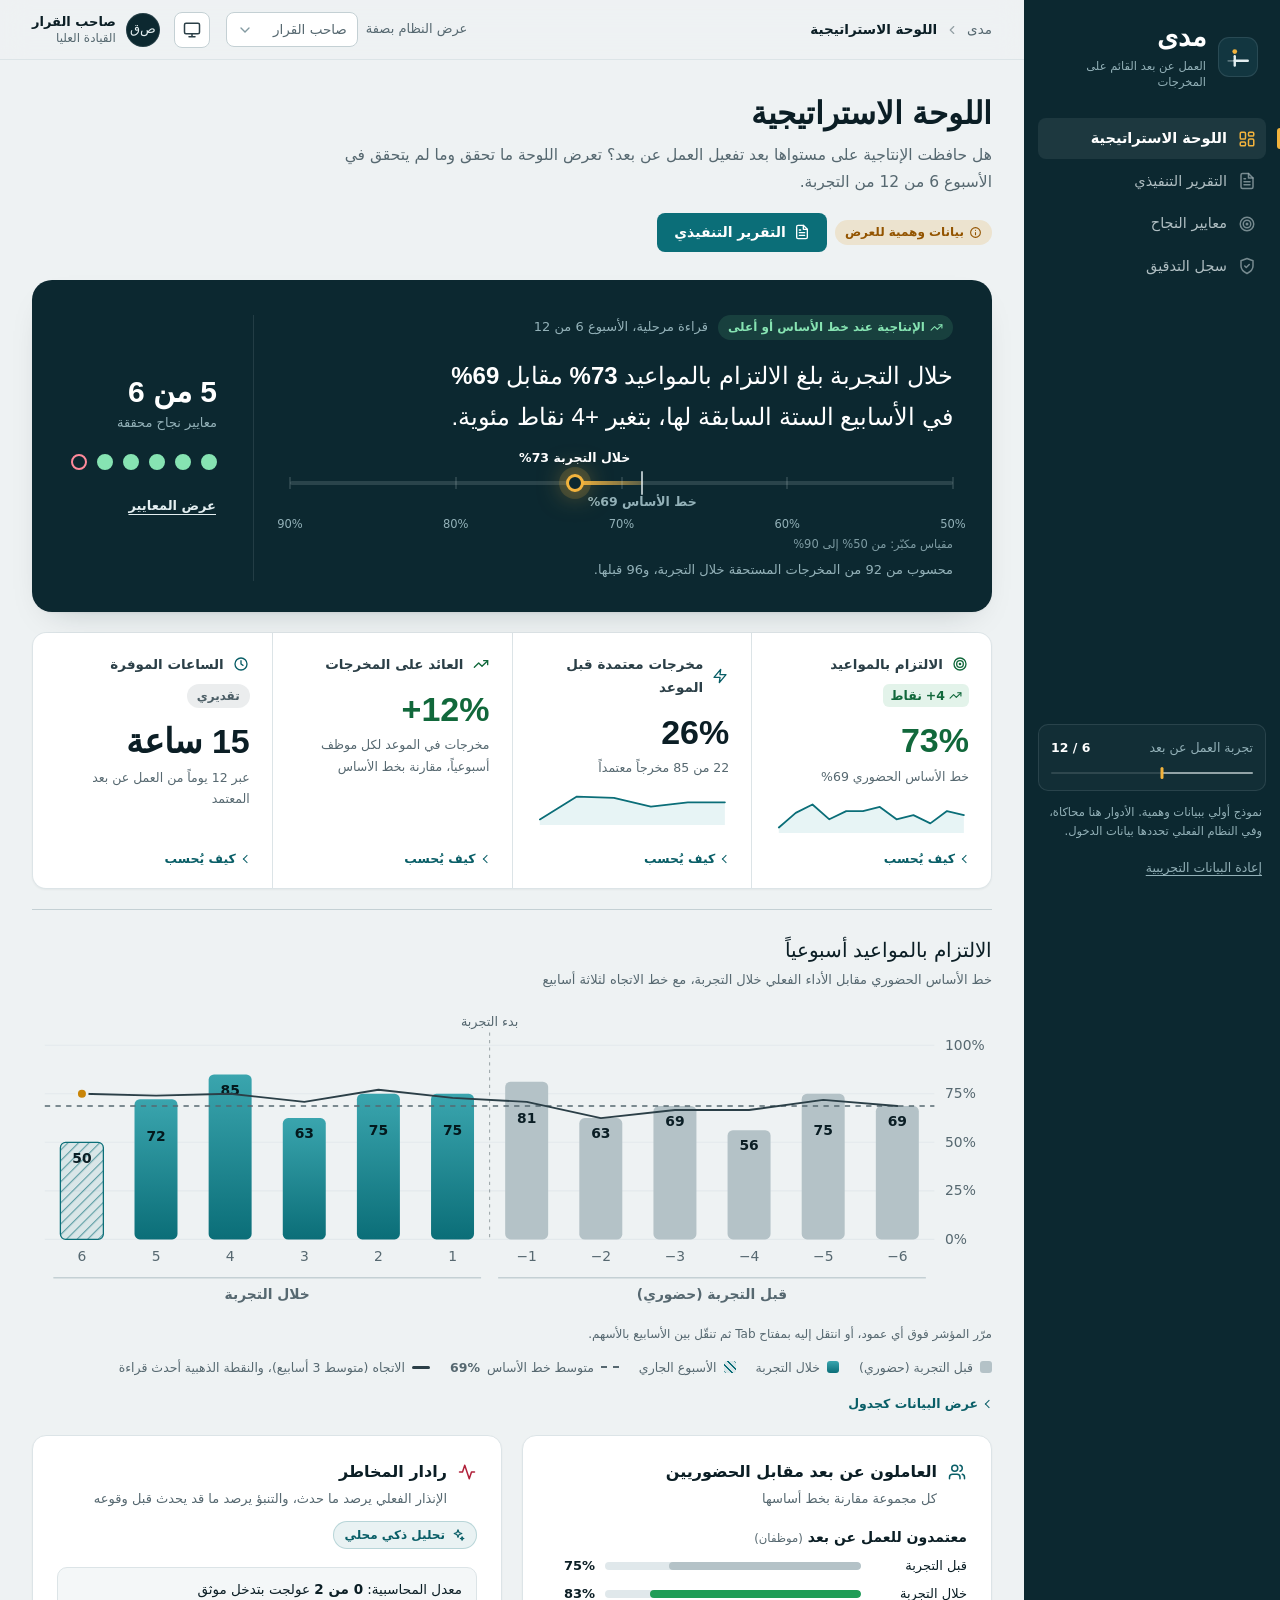
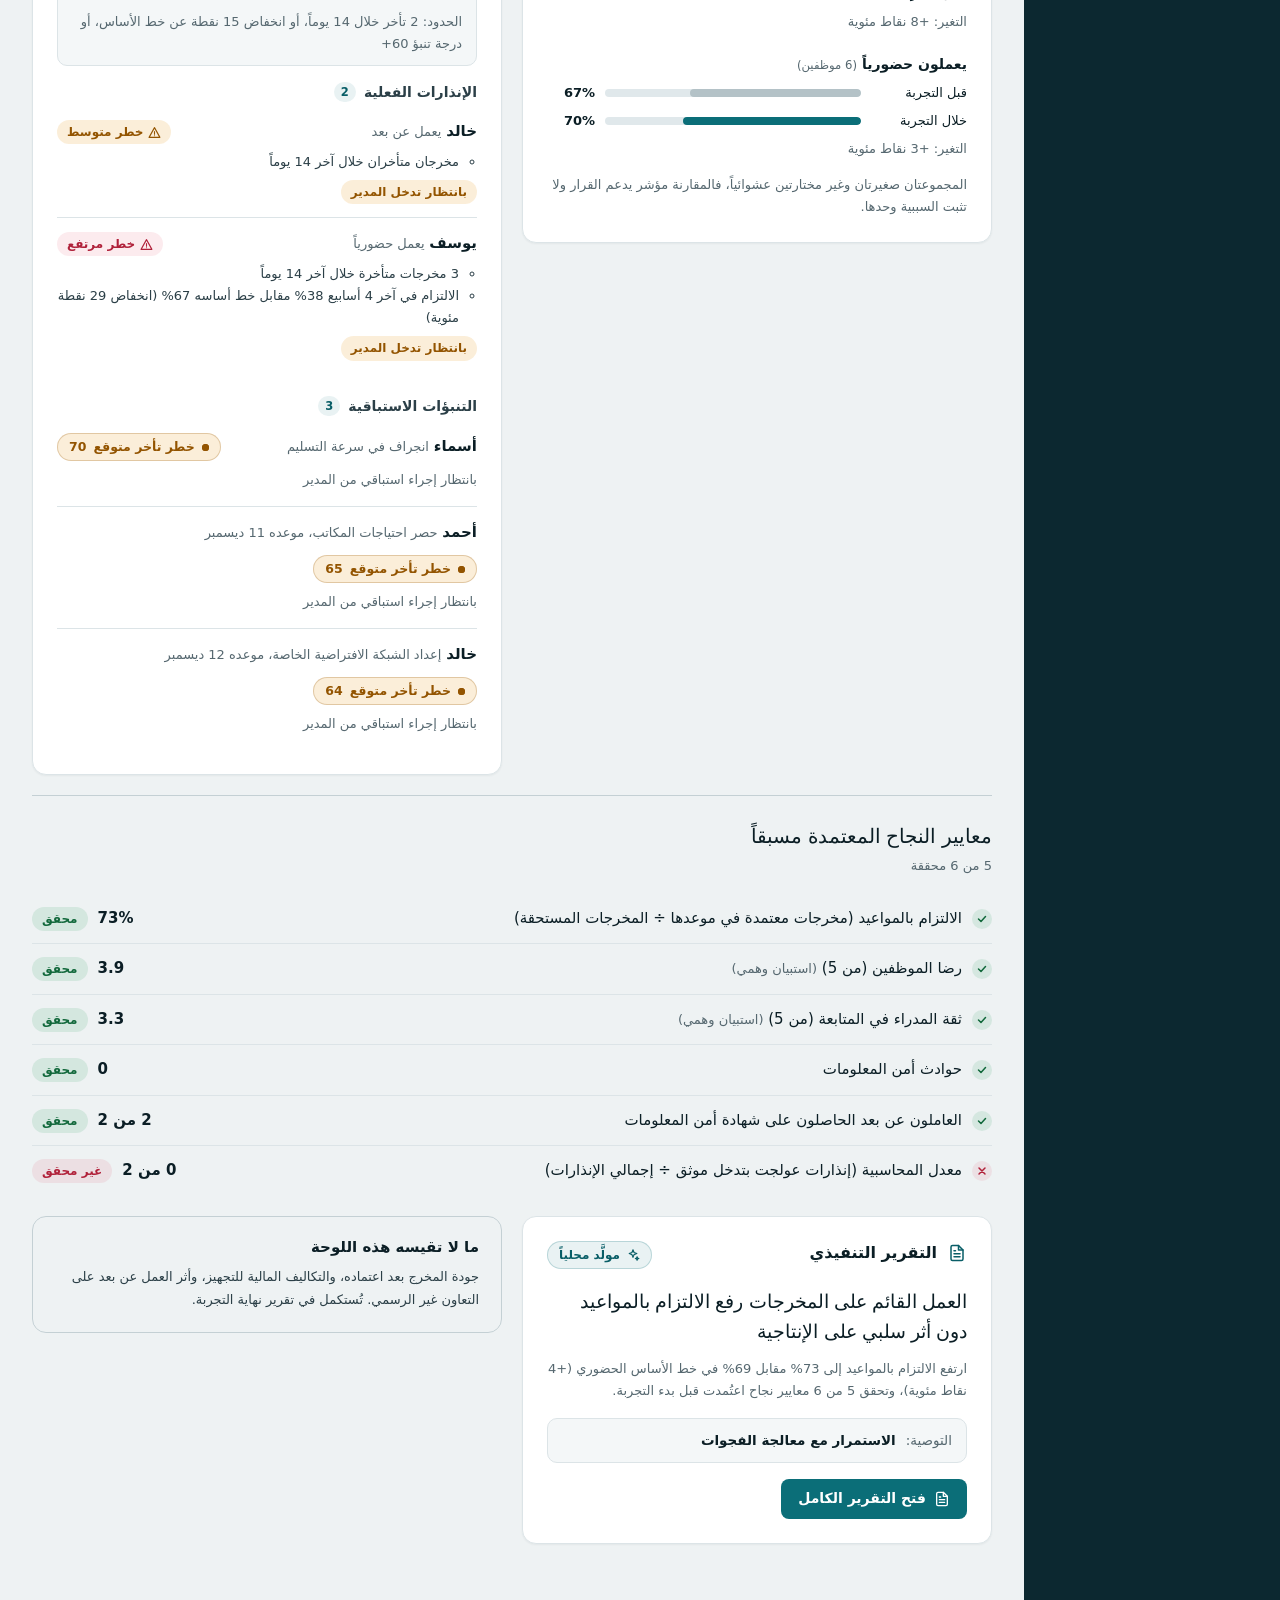
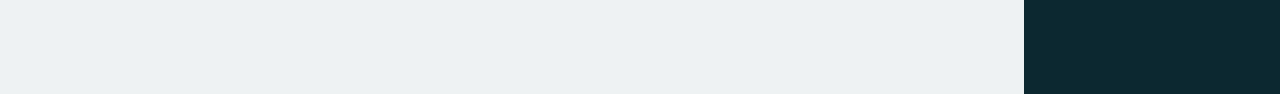
==== commit 531edf97: "Refine the executive dashboard: legible horizon, pips, cleaner chart - Zoom the horizon ruler around" ====
--- a/index.html
+++ b/index.html
@@ -28,7 +28,7 @@
       <p class="wordmark">مدى<small>العمل عن بعد القائم على المخرجات</small></p>
     </div>
     <div>
-      <p class="nav-label" id="nav-label">مساحة العمل</p>
+      <p class="sr-only" id="nav-label">مساحة العمل</p>
       <nav class="nav" id="nav" aria-labelledby="nav-label"></nav>
     </div>
     <div class="side-foot" id="side-foot"></div>
--- a/assets/css/mada.css
+++ b/assets/css/mada.css
@@ -130,7 +130,6 @@
 .logo-dot{fill:var(--now-bright);}
 .wordmark{font-family:var(--font-display);font-size:27px;font-weight:600;line-height:1;color:#fff;letter-spacing:0;}
 .wordmark small{display:block;font-family:var(--font-body);font-size:11.5px;font-weight:500;color:var(--rail-muted);margin-top:7px;line-height:1.4;}
-.nav-label{font-size:12px;font-weight:600;color:var(--rail-muted);padding:0 10px;margin-bottom:8px;}
 .nav{display:flex;flex-direction:column;gap:2px;}
 .nav button{position:relative;appearance:none;border:0;background:none;display:flex;align-items:center;gap:11px;padding:8px 10px;border-radius:8px;
   color:rgba(227,238,240,.76);font-weight:500;font-size:14.5px;cursor:pointer;text-align:start;min-height:40px;
@@ -198,6 +197,8 @@
    ===================================================================== */
 .card,.kpi{position:relative;background:var(--surface);border:1px solid var(--line);border-radius:var(--r);box-shadow:var(--shadow-1);}
 .card{padding:24px;}
+.card.flat{background:none;border:0;border-top:1px solid var(--line-2);border-radius:0;box-shadow:none;padding:26px 0 0;}
+.card.flat .card-head h2{font-family:var(--font-display);font-size:20px;font-weight:500;}
 .card-head{display:flex;justify-content:space-between;align-items:flex-start;gap:12px;flex-wrap:wrap;margin-bottom:18px;}
 .card-head h2{font-size:16px;font-weight:600;display:flex;align-items:center;gap:10px;}
 .card-head p{font-size:13px;color:var(--muted);margin-top:4px;max-width:70ch;line-height:1.65;}
@@ -211,7 +212,8 @@
 /* أيقونة عنوان اللوح: علامة صغيرة بلا صندوق، يبقى لونها دالاً على نوعه */
 .card-head h2 .ic{inline-size:20px;block-size:20px;background:none;border-radius:0;}
 .card-head h2 .ic svg{width:18px;height:18px;}
-.stack{display:grid;gap:20px;align-content:start;}
+.stack{display:grid;grid-template-columns:minmax(0,1fr);gap:20px;align-content:start;}
+.stack > *,.grid-2 > *,.grid-even > *,.team-grid > *,.hero-row > *{min-width:0;}
 .grid-2{display:grid;grid-template-columns:minmax(0,1.55fr) minmax(0,1fr);gap:20px;align-items:start;}
 .grid-even{display:grid;grid-template-columns:repeat(2,minmax(0,1fr));gap:20px;align-items:start;}
 .sub-h{font-size:14px;font-weight:600;display:flex;align-items:center;gap:8px;margin:22px 0 4px;color:var(--ink-2);}
@@ -299,9 +301,6 @@
 .hero{display:grid;grid-template-columns:minmax(0,1fr) auto;gap:36px;align-items:stretch;padding:34px 38px 30px;border-radius:var(--r-lg);overflow:hidden;
   background:var(--hero-bg);border-color:transparent;color:var(--rail-ink);box-shadow:var(--shadow-2);}
 .hero :focus-visible{outline-color:var(--now-bright);}
-.hero > .hero-glow{position:absolute;inset:0;pointer-events:none;
-  background:radial-gradient(700px 260px at 25% 118%,rgba(242,179,61,.13),transparent 70%);}
-.hero.down > .hero-glow{background:radial-gradient(700px 260px at 25% 118%,rgba(255,122,143,.14),transparent 70%);}
 .hero > *{position:relative;}
 .hero-meta{display:flex;gap:10px;align-items:center;flex-wrap:wrap;margin-bottom:16px;}
 .hero .small.muted,.hero .muted{color:var(--rail-muted);}
@@ -311,8 +310,14 @@
 .hero h2.lead .num{font-weight:700;}
 .hero .note{font-size:13px;color:var(--rail-muted);margin-top:4px;}
 .hero-side{display:flex;flex-direction:column;justify-content:center;gap:2px;min-width:170px;padding-inline-start:36px;border-inline-start:1px solid var(--rail-line);}
-.hero-side b{font-family:var(--font-display);font-size:56px;font-weight:600;line-height:1.05;color:#fff;}
+.hero-side b{font-family:var(--font-display);font-size:30px;font-weight:600;line-height:1.2;color:#fff;}
 .hero-side span{font-size:13px;color:var(--rail-muted);}
+.pips{list-style:none;display:flex;gap:10px;margin:18px 0 6px;padding:0;}
+.pip{appearance:none;position:relative;display:block;width:16px;height:16px;padding:0;border-radius:50%;border:2px solid;background:transparent;cursor:pointer;transition:transform .15s var(--ease);}
+.pip::after{content:"";position:absolute;inset:-7px;border-radius:50%;}
+.pip.ok{background:#86E3B2;border-color:#86E3B2;}
+.pip.no{border-color:#FF8A9B;}
+.pip:hover,.pip:focus-visible{transform:scale(1.25);}
 .hero-side .btn-quiet{margin-top:12px;align-self:flex-start;color:var(--rail-ink);text-decoration:underline;text-underline-offset:4px;padding-inline:0;}
 .hero-side .btn-quiet:hover{background:none;color:#fff;}
 
@@ -330,7 +335,10 @@
 .hz-mark b{position:absolute;inset-inline-start:50%;transform:translateX(50%);white-space:nowrap;font-size:12.5px;font-weight:600;font-variant-numeric:tabular-nums;}
 .hz-mark.base b{top:20px;color:var(--rail-muted);}
 .hz-mark.cur b{bottom:24px;color:#fff;}
-.hz-scale{display:flex;justify-content:space-between;font-size:11.5px;color:var(--rail-muted);font-variant-numeric:tabular-nums;opacity:.8;}
+.hz-tick{position:absolute;top:-4px;width:1px;height:12px;background:rgba(227,238,240,.28);transform:translateX(50%);}
+.hz-scale{position:relative;height:18px;font-size:11.5px;color:var(--rail-muted);font-variant-numeric:tabular-nums;}
+.hz-scale span{position:absolute;top:0;transform:translateX(50%);}
+.hz-zoom{font-size:11.5px;color:var(--rail-muted);margin-top:2px;opacity:.85;}
 
 /* المؤشرات: شريط واحد متصل بفواصل رفيعة */
 .kpis{display:grid;grid-template-columns:repeat(4,minmax(0,1fr));gap:1px;background:var(--line);border:1px solid var(--line);border-radius:var(--r);overflow:hidden;box-shadow:var(--shadow-1);}
@@ -368,8 +376,11 @@
 .chart-wrap{position:relative;}
 .chart{width:100%;height:auto;display:block;overflow:visible;}
 .chart .grid{stroke:var(--chart-grid);stroke-width:1;}
-.chart .axis{fill:var(--muted);font-size:12px;font-family:var(--font-body);}
-.chart .val{fill:var(--ink-2);font-size:11px;font-weight:600;font-family:var(--font-body);transition:opacity .2s;}
+.chart .axis{fill:var(--muted);font-size:13px;font-family:var(--font-body);}
+.chart .val{fill:var(--ink-2);font-size:13px;font-weight:700;font-family:var(--font-body);transition:opacity .2s;}
+.chart .val.in-p{fill:#04191D;} .chart .val.in-b,.chart .val.in-c{fill:var(--ink);}
+.chart .grp{stroke:var(--line-2);stroke-width:1.5;}
+.chart .grp-t{fill:var(--muted);font-size:13px;font-weight:600;font-family:var(--font-body);}
 .chart .bar{transition:opacity .2s var(--ease);}
 .chart .bar.b{fill:var(--chart-base);} .chart .bar.p{fill:url(#g-pilot);}
 .chart .bar.c{fill:url(#p-hatch);stroke:var(--chart-p2);stroke-width:1.2;} .chart .bar.empty{fill:var(--track);}
@@ -377,22 +388,22 @@
 .hatch-bg{fill:var(--accent-soft);} .hatch-line{stroke:var(--chart-p2);stroke-width:2.2;opacity:.6;}
 .chart .hit{fill:transparent;transition:fill .2s;}
 .chart .wk{cursor:pointer;outline:none;}
-.chart .wk:hover .hit,.chart .wk.is-active .hit{fill:var(--surface-2);}
+.chart .wk:hover .hit,.chart .wk.is-active .hit{fill:color-mix(in srgb,var(--ink) 5%,transparent);}
 .chart .wk:focus-visible .hit{stroke:var(--focus);stroke-width:2;}
 .chart.has-active .wk:not(.is-active) .bar{opacity:.3;}
 .chart.has-active .wk:not(.is-active) .val{opacity:.3;}
 .chart .baseline{stroke:var(--chart-baseline);stroke-width:1.5;stroke-dasharray:5 5;}
-.chart .trend{fill:none;stroke:var(--chart-trend);stroke-width:2.2;stroke-linecap:round;stroke-linejoin:round;}
-.chart .trend-dot{fill:var(--surface-solid);stroke:var(--chart-trend);stroke-width:2;}
+.chart .trend{fill:none;stroke:var(--ink-2);stroke-width:1.8;stroke-linecap:round;stroke-linejoin:round;}
+.chart .trend-now{fill:var(--now);stroke:var(--bg);stroke-width:2.5;}
 .chart .divider{stroke:var(--ink);stroke-width:1;stroke-dasharray:3 4;opacity:.35;}
 .chart .divider-t{fill:var(--muted);font-size:12px;font-family:var(--font-body);}
-.chart .baseline,.chart .trend,.chart .trend-dot,.chart .divider,.chart .divider-t{pointer-events:none;}
+.chart .baseline,.chart .trend,.chart .trend-now,.chart .divider,.chart .divider-t,.chart .grp,.chart .grp-t{pointer-events:none;}
 .legend{display:flex;flex-wrap:wrap;gap:8px 20px;font-size:12.5px;color:var(--muted);margin-top:12px;}
 .legend span{display:inline-flex;align-items:center;gap:7px;}
 .sw{width:12px;height:12px;border-radius:3px;display:inline-block;flex:none;}
 .sw.b{background:var(--chart-base);} .sw.p{background:linear-gradient(var(--chart-p1),var(--chart-p2));}
 .sw.c{background:repeating-linear-gradient(45deg,var(--chart-p2) 0 2px,var(--accent-soft) 2px 5px);}
-.sw.l{height:0;width:18px;border-top:2px dashed var(--chart-baseline);border-radius:0;} .sw.t{height:3px;width:18px;border-radius:2px;background:var(--chart-trend);}
+.sw.l{height:0;width:18px;border-top:2px dashed var(--chart-baseline);border-radius:0;} .sw.t{height:3px;width:18px;border-radius:2px;background:var(--ink-2);}
 .chart-hint{font-size:12px;color:var(--muted);margin-top:6px;}
 
 .compare{display:grid;gap:20px;}
@@ -747,7 +758,7 @@
   :root{--side-w:0px;}
   .app{display:block;}
   .side{position:relative;height:auto;padding:14px 14px 0;gap:12px;}
-  .nav-label,.mini-pilot,.side-note{display:none;}
+  .mini-pilot,.side-note{display:none;}
   .wordmark{font-size:23px;} .wordmark small{display:none;}
   .logo{inline-size:34px;block-size:34px;} .logo svg{width:22px;height:22px;}
   .nav{flex-direction:row;overflow-x:auto;padding-bottom:10px;scrollbar-width:none;margin-inline:-14px;padding-inline:14px;}
@@ -761,7 +772,8 @@
   .hero{grid-template-columns:1fr;gap:22px;padding:26px 22px 22px;}
   .hero h2.lead{font-size:19px;}
   .hero-side{padding-inline-start:0;padding-top:18px;border-inline-start:0;border-top:1px solid var(--rail-line);flex-direction:row;flex-wrap:wrap;align-items:baseline;gap:4px 12px;}
-  .hero-side b{font-size:40px;}
+  .hero-side b{font-size:30px;}
+  .hero-side .pips{margin:0;order:3;}
   .hero-side .btn-quiet{margin-top:0;margin-inline-start:auto;}
   .dock{inset-inline-start:50%;max-width:calc(100% - 20px);}
   .dock-title .dt-txt{display:none;}
@@ -772,6 +784,8 @@
   .report-foot{padding:14px 22px;}
 }
 @media (max-width:720px){
+  .chart-wrap{overflow-x:auto;-webkit-overflow-scrolling:touch;padding-bottom:4px;}
+  .chart{min-width:680px;}
   .gates{grid-template-columns:1fr;}
   .kpis,.add-task,.rules-grid,.stat-strip{grid-template-columns:1fr;}
   .card{padding:20px 18px;}
